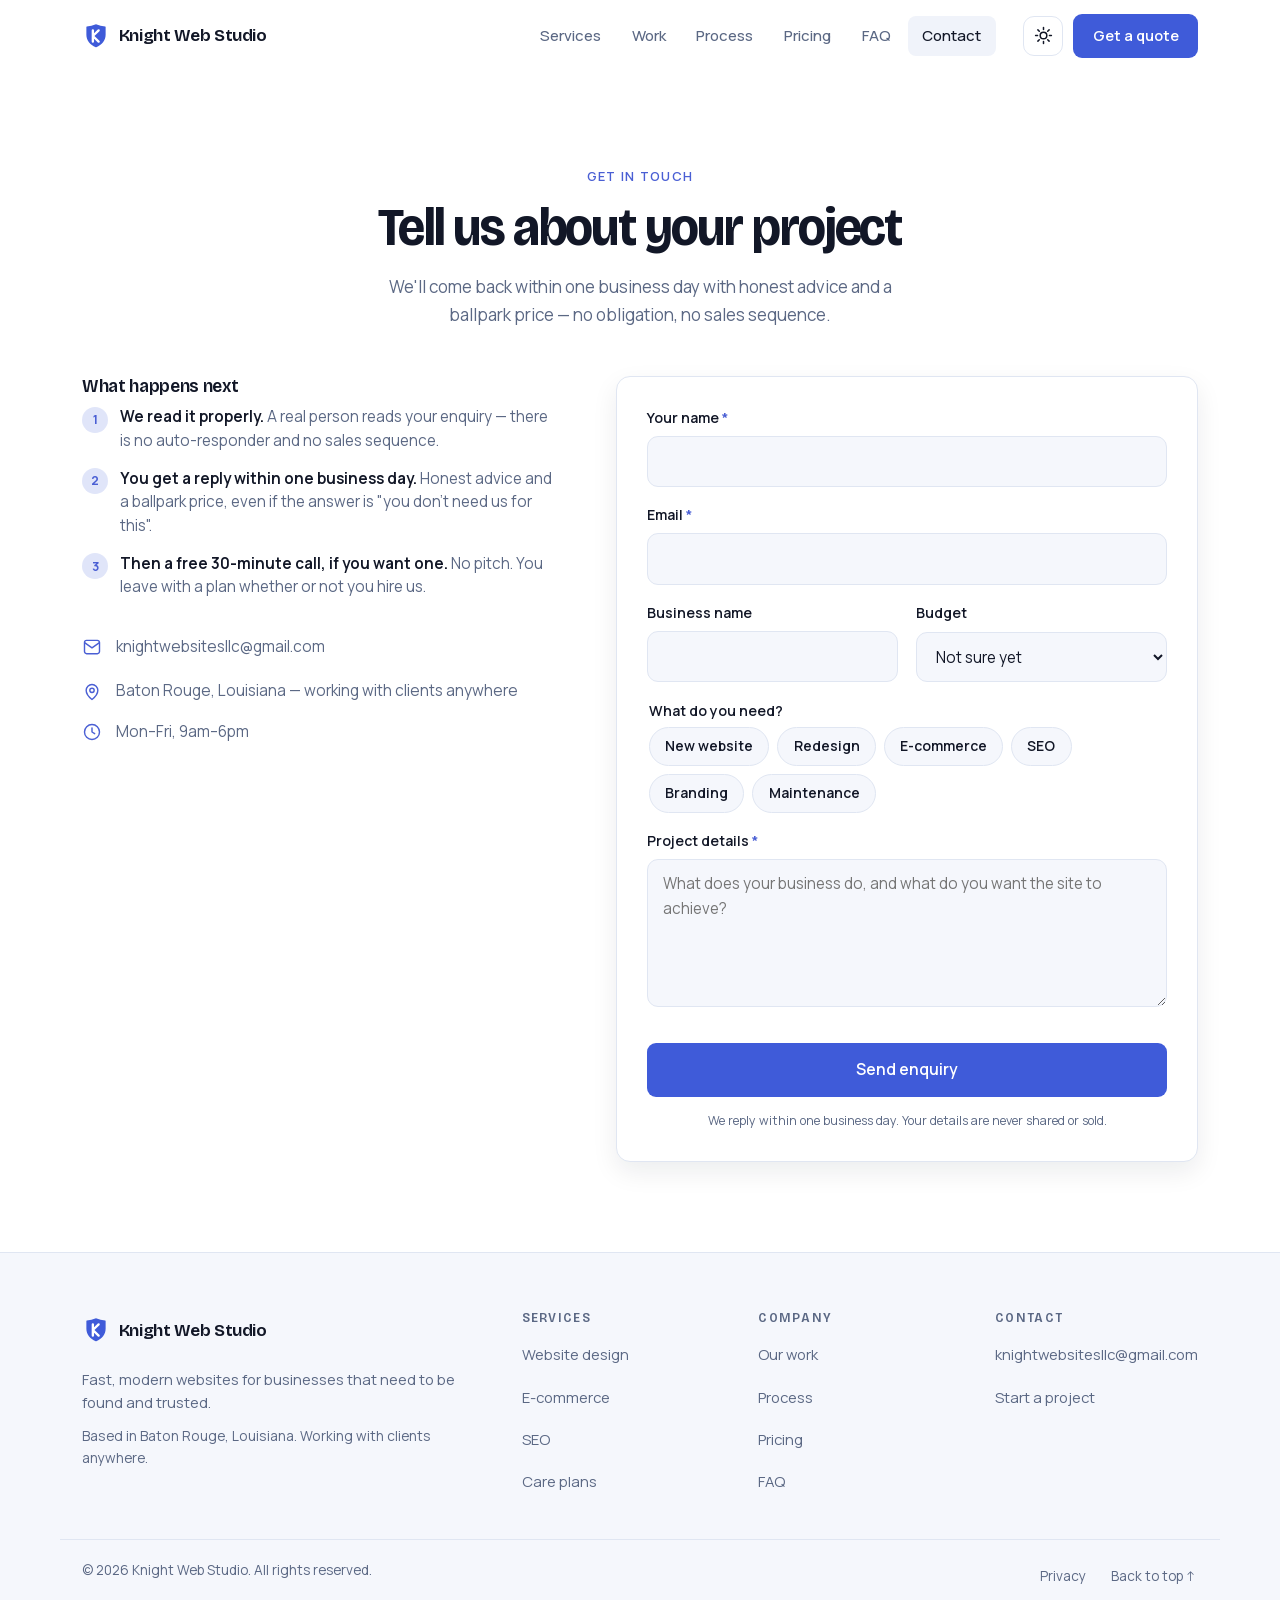
==== contact/index.html @ d6f3330f "Add location, booking and analytics hooks, a Wix FAQ, and a testimonials slot Week-one items from th" ====
<!DOCTYPE html>
<html lang="en" data-theme="dark">
<head>
<meta charset="utf-8">
<meta name="viewport" content="width=device-width, initial-scale=1">

<title>Get a quote — Knight Web Studio</title>
<meta name="description" content="Tell us about your project and get honest advice and a ballpark price within one business day.">
<meta name="theme-color" content="#080b14">
<link rel="canonical" href="https://knightwebstudio.com/contact/">

<meta property="og:type" content="website">
<meta property="og:title" content="Get a quote — Knight Web Studio">
<meta property="og:description" content="Tell us about your project and get honest advice and a ballpark price within one business day.">
<meta property="og:url" content="https://knightwebstudio.com/contact/">
<meta property="og:image" content="https://knightwebstudio.com/assets/img/og-image.png">
<meta property="og:image:width" content="1200">
<meta property="og:image:height" content="630">
<meta property="og:image:alt" content="Knight Web Studio — websites that win you customers">
<meta property="og:site_name" content="Knight Web Studio">
<meta name="twitter:card" content="summary_large_image">

<link rel="icon" href="/assets/img/logo.svg" type="image/svg+xml">
<link rel="apple-touch-icon" href="/assets/img/logo.svg">
<link rel="manifest" href="/site.webmanifest">
<link rel="preconnect" href="https://js.hcaptcha.com" crossorigin>
<link rel="dns-prefetch" href="https://js.hcaptcha.com">
<script>
  // Restore the saved theme before first paint, so a light-theme visitor
  // never sees a dark flash. main.js still owns the toggle itself.
  (function () {
    var d = document.documentElement; d.classList.add('js');
    try {
      var t = localStorage.getItem('theme');
      if (!t && matchMedia('(prefers-color-scheme: light)').matches) t = 'light';
      if (t) d.setAttribute('data-theme', t);
    } catch (e) { /* private mode */ }
  })();
</script>
<link rel="preload" href="/assets/fonts/bricolage-grotesque.woff2" as="font" type="font/woff2" crossorigin>
<link rel="preload" href="/assets/fonts/manrope.woff2" as="font" type="font/woff2" crossorigin>
<link rel="stylesheet" href="/assets/css/styles.css">

<script type="application/ld+json">
{
  "@context": "https://schema.org",
  "@graph": [
    {
      "@type": [
        "ProfessionalService",
        "Organization"
      ],
      "@id": "https://knightwebstudio.com/#org",
      "name": "Knight Web Studio",
      "description": "Web design and development studio building fast, modern websites for small businesses.",
      "url": "https://knightwebstudio.com/",
      "email": "knightwebsitesllc@gmail.com",
      "logo": {
        "@type": "ImageObject",
        "url": "https://knightwebstudio.com/assets/img/logo.svg"
      },
      "image": "https://knightwebstudio.com/assets/img/og-image.png",
      "priceRange": "$$",
      "address": {
        "@type": "PostalAddress",
        "addressLocality": "Baton Rouge",
        "addressRegion": "LA",
        "addressCountry": "US"
      },
      "areaServed": "Worldwide",
      "knowsAbout": [
        "Web design",
        "Web development",
        "E-commerce",
        "SEO",
        "Website maintenance"
      ],
      "hasOfferCatalog": {
        "@type": "OfferCatalog",
        "name": "Services",
        "itemListElement": [
          {
            "@type": "Offer",
            "name": "Starter website",
            "priceCurrency": "USD",
            "price": "2000",
            "description": "One-page site or simple brochure, up to 3 pages."
          },
          {
            "@type": "Offer",
            "name": "Business website",
            "priceCurrency": "USD",
            "price": "4000",
            "description": "Full marketing site, up to 10 pages, blog and analytics."
          },
          {
            "@type": "Offer",
            "name": "Commerce website",
            "priceCurrency": "USD",
            "price": "8000",
            "description": "Online store with payments, shipping and tax configured."
          },
          {
            "@type": "Offer",
            "name": "Care plan",
            "priceCurrency": "USD",
            "price": "200",
            "description": "Hosting, backups, monitoring, updates and monthly content edits.",
            "priceSpecification": {
              "@type": "UnitPriceSpecification",
              "price": "200",
              "priceCurrency": "USD",
              "unitCode": "MON"
            }
          }
        ]
      }
    },
    {
      "@type": "WebSite",
      "@id": "https://knightwebstudio.com/#website",
      "url": "https://knightwebstudio.com/",
      "name": "Knight Web Studio",
      "publisher": {
        "@id": "https://knightwebstudio.com/#org"
      },
      "inLanguage": "en"
    }
  ]
}
</script>
<script type="application/ld+json">
{
  "@context": "https://schema.org",
  "@type": "BreadcrumbList",
  "itemListElement": [
    {
      "@type": "ListItem",
      "position": 1,
      "name": "Home",
      "item": "https://knightwebstudio.com/"
    },
    {
      "@type": "ListItem",
      "position": 2,
      "name": "Contact",
      "item": "https://knightwebstudio.com/contact/"
    }
  ]
}
</script>
</head>

<body>
<a class="skip-link" href="#main">Skip to content</a>
<!-- ===================== HEADER ===================== -->
<header class="site-header" id="site-header">
  <div class="scroll-progress" id="scroll-progress" aria-hidden="true"></div>
  <div class="container header-inner">
    <a class="brand" href="/" aria-label="Knight Web Studio home">
      <svg class="brand-mark" viewBox="0 0 32 32" aria-hidden="true"><path class="mark-shield" d="M16 2.6c3.4 1.3 6.9 2.1 10.5 2.4.3 0 .5.3.5.6v9.1c0 6.6-4.2 11.4-10.7 14.2a.8.8 0 0 1-.6 0C9.2 26.1 5 21.3 5 14.7V5.6c0-.3.2-.6.5-.6C9.1 4.7 12.6 3.9 16 2.6Z"/><path class="mark-k" d="M12.4 9.6v12.8M12.4 16l6.6-6.4M12.4 16l6.6 6.4"/></svg>
      <span class="brand-name">Knight Web Studio</span>
    </a>

    <nav class="nav" id="nav" aria-label="Main">
      <div class="nav-inner">
        <ul class="nav-links">
          <li><a href="/services/">Services</a></li>
          <li><a href="/work/">Work</a></li>
          <li><a href="/process/">Process</a></li>
          <li><a href="/pricing/">Pricing</a></li>
          <li><a href="/faq/">FAQ</a></li>
          <li><a href="/contact/" aria-current="page">Contact</a></li>
        </ul>
        <span class="nav-indicator" aria-hidden="true"></span>

        <!-- Overlay-only footer: on desktop this is hidden -->
        <div class="nav-foot">
          <a class="btn btn-primary btn-block" href="/contact/">Start your project</a>
          <a class="nav-mail" href="mailto:knightwebsitesllc@gmail.com">knightwebsitesllc@gmail.com</a>
        </div>
      </div>
    </nav>

    <div class="header-actions">
      <button class="icon-btn" id="theme-toggle" type="button"
              aria-label="Switch to light theme" title="Toggle theme">
        <svg class="icon-moon" viewBox="0 0 24 24" aria-hidden="true"><path d="M21 12.8A9 9 0 1 1 11.2 3a7 7 0 0 0 9.8 9.8Z"/></svg>
        <svg class="icon-sun" viewBox="0 0 24 24" aria-hidden="true"><circle cx="12" cy="12" r="4.2"/><path d="M12 2v2.5M12 19.5V22M2 12h2.5M19.5 12H22M4.9 4.9l1.8 1.8M17.3 17.3l1.8 1.8M19.1 4.9l-1.8 1.8M6.7 17.3l-1.8 1.8"/></svg>
      </button>
      <a class="btn btn-primary btn-sm header-cta" href="/contact/">Get a quote</a>
      <button class="icon-btn nav-toggle" id="nav-toggle" type="button"
              aria-expanded="false" aria-controls="nav" aria-label="Open menu">
        <span class="burger" aria-hidden="true"></span>
      </button>
    </div>
  </div>
</header>

<main id="main">

  <section class="page-head-wrap">
    <div class="container">
      <header class="page-head reveal">
        <p class="eyebrow">Get in touch</p>
        <h1>Tell us about your project</h1>
        <p class="section-sub">We'll come back within one business day with honest advice and a ballpark price — no obligation, no sales sequence.</p>
      </header>
    </div>
  </section>

  <section class="section" id="contact">
    <div class="container">
      <div class="contact-wrap">
        <div class="contact-copy reveal">
          <h2 class="h3">What happens next</h2>
          <ol class="next-steps">
            <li><strong>We read it properly.</strong> A real person reads your enquiry — there is no auto-responder and no sales sequence.</li>
            <li><strong>You get a reply within one business day.</strong> Honest advice and a ballpark price, even if the answer is "you don't need us for this".</li>
            <li><strong>Then a free 30-minute call, if you want one.</strong> No pitch. You leave with a plan whether or not you hire us.</li>
          </ol>

          <!-- Shown only once a booking URL is set in assets/js/main.js (SITE_CONFIG.bookingUrl). -->
          <div class="booking-alt booking-only" hidden>
            <p>Rather talk it through first? Skip the form and pick a time.</p>
            <a class="btn btn-ghost" href="/contact/" data-booking>Book a 30-minute call</a>
          </div>

          <ul class="contact-list">
            <!-- EDIT ME: real contact details -->
            <li>
              <svg viewBox="0 0 24 24" aria-hidden="true"><path d="M3 6.5A2.5 2.5 0 0 1 5.5 4h13A2.5 2.5 0 0 1 21 6.5v11a2.5 2.5 0 0 1-2.5 2.5h-13A2.5 2.5 0 0 1 3 17.5Z"/><path d="m3.5 7 8.5 6 8.5-6"/></svg>
              <a href="mailto:knightwebsitesllc@gmail.com">knightwebsitesllc@gmail.com</a>
            </li>
            <li>
              <svg viewBox="0 0 24 24" aria-hidden="true"><path d="M12 21s7-5.3 7-11a7 7 0 1 0-14 0c0 5.7 7 11 7 11Z"/><circle cx="12" cy="10" r="2.6"/></svg>
              <span>Baton Rouge, Louisiana — working with clients anywhere</span>
            </li>
            <li>
              <svg viewBox="0 0 24 24" aria-hidden="true"><circle cx="12" cy="12" r="9"/><path d="M12 7v5l3.2 2"/></svg>
              <span>Mon–Fri, 9am–6pm</span>
            </li>
          </ul>
        </div>

        <!--
          Posts to Web3Forms, which relays to knightwebsitesllc@gmail.com.
          The access key is public by design — that is how a static site
          receives mail without a server. See README.md to change it.
        -->
        <form class="contact-form reveal" id="contact-form"
              action="https://api.web3forms.com/submit" method="POST" novalidate>
          <input type="hidden" name="access_key" value="f01c12a0-b7c3-4b4a-bcd9-d46b0703e3b7">
          <input type="hidden" name="subject" value="New enquiry from knightwebstudio.com">
          <input type="hidden" name="from_name" value="Knight Web Studio website">
          <div class="field">
            <label for="name">Your name <span aria-hidden="true">*</span></label>
            <input type="text" id="name" name="name" autocomplete="name" required
                   aria-describedby="name-error">
            <p class="error" id="name-error" role="alert"></p>
          </div>

          <div class="field">
            <label for="email">Email <span aria-hidden="true">*</span></label>
            <input type="email" id="email" name="email" autocomplete="email" required
                   aria-describedby="email-error">
            <p class="error" id="email-error" role="alert"></p>
          </div>

          <div class="field-row">
            <div class="field">
              <label for="company">Business name</label>
              <input type="text" id="company" name="company" autocomplete="organization">
            </div>
            <div class="field">
              <label for="budget">Budget</label>
              <select id="budget" name="budget">
                <option value="">Not sure yet</option>
                <option>Under $2,000</option>
                <option>$2,000 – $5,000</option>
                <option>$5,000 – $10,000</option>
                <option>$10,000+</option>
              </select>
            </div>
          </div>

          <fieldset class="field">
            <legend>What do you need?</legend>
            <div class="chips">
              <label class="chip"><input type="checkbox" name="services" value="New website"><span>New website</span></label>
              <label class="chip"><input type="checkbox" name="services" value="Redesign"><span>Redesign</span></label>
              <label class="chip"><input type="checkbox" name="services" value="E-commerce"><span>E-commerce</span></label>
              <label class="chip"><input type="checkbox" name="services" value="SEO"><span>SEO</span></label>
              <label class="chip"><input type="checkbox" name="services" value="Branding"><span>Branding</span></label>
              <label class="chip"><input type="checkbox" name="services" value="Maintenance"><span>Maintenance</span></label>
            </div>
          </fieldset>

          <div class="field">
            <label for="message">Project details <span aria-hidden="true">*</span></label>
            <textarea id="message" name="message" rows="5" required
                      placeholder="What does your business do, and what do you want the site to achieve?"
                      aria-describedby="message-error"></textarea>
            <p class="error" id="message-error" role="alert"></p>
          </div>

          <!-- Honeypot: bots tick this, humans never see it. Web3Forms
               rejects any submission where `botcheck` is set. -->
          <div class="hp" aria-hidden="true">
            <label for="botcheck">Leave this empty</label>
            <input type="checkbox" id="botcheck" name="botcheck" tabindex="-1" autocomplete="off">
          </div>

          <!-- hCaptcha via Web3Forms' shared zero-config sitekey. Must also be
               switched on in the Web3Forms dashboard to be enforced server-side. -->
          <div class="captcha-wrap">
            <div class="h-captcha" id="hcaptcha-slot" data-sitekey="50b2fe65-b00b-4b9e-ad62-3ba471098be2"></div>
            <p class="error" id="captcha-error" role="alert"></p>
          </div>

          <button class="btn btn-primary btn-block" type="submit" id="submit-btn">Send enquiry</button>
          <p class="form-status" id="form-status" role="status" aria-live="polite"></p>
          <p class="form-fine">We reply within one business day. Your details are never shared or sold.</p>
        </form>
      </div>
    </div>
  </section>

</main>

<!-- ===================== FOOTER ===================== -->
<footer class="site-footer">
  <div class="container footer-grid">
    <div class="footer-brand">
      <a class="brand" href="/">
        <svg class="brand-mark" viewBox="0 0 32 32" aria-hidden="true"><path class="mark-shield" d="M16 2.6c3.4 1.3 6.9 2.1 10.5 2.4.3 0 .5.3.5.6v9.1c0 6.6-4.2 11.4-10.7 14.2a.8.8 0 0 1-.6 0C9.2 26.1 5 21.3 5 14.7V5.6c0-.3.2-.6.5-.6C9.1 4.7 12.6 3.9 16 2.6Z"/><path class="mark-k" d="M12.4 9.6v12.8M12.4 16l6.6-6.4M12.4 16l6.6 6.4"/></svg>
        <span class="brand-name">Knight Web Studio</span>
      </a>
      <p>Fast, modern websites for businesses that need to be found and trusted.</p>
      <!-- EDIT ME: location. Also in the JSON-LD address and on the contact page. -->
      <p class="footer-loc">Based in Baton Rouge, Louisiana. Working with clients anywhere.</p>
    </div>

    <nav class="footer-col" aria-label="Services">
      <h3>Services</h3>
      <a href="/services/">Website design</a>
      <a href="/services/">E-commerce</a>
      <a href="/services/">SEO</a>
      <a href="/services/">Care plans</a>
    </nav>

    <nav class="footer-col" aria-label="Company">
      <h3>Company</h3>
      <a href="/work/">Our work</a>
      <a href="/process/">Process</a>
      <a href="/pricing/">Pricing</a>
      <a href="/faq/">FAQ</a>
    </nav>

    <nav class="footer-col" aria-label="Contact">
      <h3>Contact</h3>
      <a href="mailto:knightwebsitesllc@gmail.com">knightwebsitesllc@gmail.com</a>
      <a href="/contact/">Start a project</a>
    </nav>
  </div>

  <div class="container footer-bottom">
    <p>&copy; <span id="year">2026</span> Knight Web Studio. All rights reserved.</p>
    <p class="footer-links"><a href="/privacy/">Privacy</a><a href="#top">Back to top ↑</a></p>
  </div>
</footer>
<script src="/assets/js/main.js" defer></script>
</body>
</html>
---- assets/css/styles.css ----
/* ==========================================================================
   Knight Web Studio — stylesheet
   Structure: fonts → tokens → reset → layout → components → sections → responsive
   ========================================================================== */

/* ---------- Typefaces (self-hosted, no third-party request) ----------
   Bricolage Grotesque carries the display voice — a variable grotesque with
   optical-size and width axes, so headings can be set tight and wide without
   a second file. Manrope handles running text and UI. */
@font-face {
  font-family: "Bricolage";
  src: url("../fonts/bricolage-grotesque.woff2") format("woff2");
  font-weight: 200 800;
  font-stretch: 75% 100%;
  font-display: swap;
}
@font-face {
  font-family: "Manrope";
  src: url("../fonts/manrope.woff2") format("woff2");
  font-weight: 400 800;
  font-display: swap;
}

/* ---------- Design tokens: dark theme (default) ---------- */
:root {
  /* Brand — EDIT ME */
  --brand:        #6d8bff;
  --brand-strong: #4f6ef7;
  --brand-soft:   #a5b8ff;
  --accent:       #46e0c0;
  /* White on the dark theme's brand blue is only 3.1:1, so filled brand
     surfaces take dark ink here instead. --band always carries white. */
  --on-brand:     #0b0f18;
  --band:         #3348b8;

  /* Surfaces & text */
  --bg:        #080b14;
  --bg-alt:    #0d1220;
  --surface:   #121a2c;
  --surface-2: #17203a;
  --border:    #23304f;
  --text:      #eef2fb;
  --muted:     #9aa8c7;

  --shadow-sm: 0 1px 2px rgba(0,0,0,.4);
  --shadow-md: 0 10px 30px rgba(0,0,0,.35);
  --shadow-lg: 0 28px 70px rgba(0,0,0,.5);

  --radius:    10px;
  --radius-lg: 14px;
  --maxw:      1160px;
  --ease:      cubic-bezier(.4,.14,.3,1);

  --font: "Manrope", ui-sans-serif, system-ui, -apple-system, "Segoe UI",
          Roboto, "Helvetica Neue", Arial, sans-serif;
  --font-display: "Bricolage", "Manrope", ui-sans-serif, system-ui, sans-serif;
}

/* ---------- Light theme ---------- */
[data-theme="light"] {
  --bg:        #ffffff;
  --bg-alt:    #f5f7fc;
  --surface:   #ffffff;
  --surface-2: #f0f3fa;
  --border:    #e0e6f2;
  --text:      #121727;
  --muted:     #5b6884;

  --brand:        #3f5bd9;
  --brand-strong: #2c46c4;
  /* brand-soft and accent carry small text (eyebrows, ticks, prices, result
     lines). Their dark-theme values sit at 2.9:1 and 1.7:1 on a light ground,
     so both are deepened here to clear 4.5:1. */
  --brand-soft:   #4a5fd4;
  --accent:       #0f766e;
  --on-brand:     #ffffff;
  --band:         #2c46c4;

  --shadow-sm: 0 1px 2px rgba(16,24,40,.06);
  --shadow-md: 0 10px 26px rgba(16,24,40,.08);
  --shadow-lg: 0 24px 60px rgba(16,24,40,.12);
}

/* ---------- Reset & base ---------- */
*, *::before, *::after { box-sizing: border-box; }

html {
  scroll-behavior: smooth;
  scroll-padding-top: 90px;
  -webkit-text-size-adjust: 100%;
  overscroll-behavior-x: none;   /* no horizontal rubber-banding */
}

body {
  margin: 0;
  font-family: var(--font);
  font-size: 17px;
  line-height: 1.6;
  font-feature-settings: "kern" 1;
  color: var(--text);
  background: var(--bg);
  -webkit-font-smoothing: antialiased;
  overflow-x: hidden;   /* fallback for browsers without `clip` */
  overflow-x: clip;
}

img, svg { max-width: 100%; }
a { color: inherit; text-decoration: none; }
h1, h2, h3, h4 {
  font-family: var(--font-display);
  margin: 0 0 .5em; line-height: 1.08; letter-spacing: -.025em; font-weight: 600;
  font-variation-settings: "wdth" 92;
  text-wrap: balance;
}
h1 { font-size: clamp(2.35rem, 5.2vw, 4.1rem); letter-spacing: -.04em; font-weight: 700; line-height: 1.02; }
h1 em { font-style: normal; color: var(--brand); }
h2 { font-size: clamp(1.75rem, 3.4vw, 2.6rem); letter-spacing: -.032em; line-height: 1.06; }
h3 { font-size: 1.16rem; letter-spacing: -.018em; font-weight: 600; }
/* Sub-page card titles sit straight under the h1, so they are h2s in the
   document outline but keep h3 sizing. */
.h3 { font-size: 1.16rem; letter-spacing: -.018em; font-weight: 600; line-height: 1.08; }
p  { margin: 0 0 1rem; }
ul, ol { margin: 0; padding: 0; list-style: none; }

:focus-visible {
  outline: 2px solid var(--brand);
  outline-offset: 3px;
  border-radius: 6px;
}

::selection { background: color-mix(in srgb, var(--brand) 32%, transparent); color: var(--text); }

.skip-link {
  position: absolute; left: 12px; top: -60px; z-index: 200;
  /* Inverted from the body tokens so it clears contrast in both themes —
     white on --brand is only 3.1:1 in dark. */
  background: var(--text); color: var(--bg);
  padding: .7rem 1.1rem; border-radius: 0 0 10px 10px;
  transition: top .2s var(--ease);
}
.skip-link:focus { top: 0; }

/* ---------- Layout ---------- */
.container { width: 100%; max-width: var(--maxw); margin-inline: auto; padding-inline: 22px; }
.container.narrow { max-width: 780px; }

.section { padding: clamp(56px, 7vw, 92px) 0; }
.section-alt { background: var(--bg-alt); }

.section-head { max-width: 640px; margin: 0 auto clamp(32px, 4vw, 48px); text-align: center; }
.section-sub { color: var(--muted); font-size: 1.06rem; margin: 0; }

.grid { display: grid; gap: 22px; }
.grid-3 { grid-template-columns: repeat(3, 1fr); }
.work-grid { grid-template-columns: 1fr; gap: clamp(20px, 3vw, 34px); }

.eyebrow {
  display: inline-flex; align-items: center; gap: .5rem;
  font-size: .8rem; font-weight: 600; letter-spacing: .1em; text-transform: uppercase;
  color: var(--brand-soft); margin: 0 0 .85rem;
}

/* ---------- Buttons ---------- */
.btn {
  --btn-bg: var(--brand);
  display: inline-flex; align-items: center; justify-content: center; gap: .5rem;
  padding: .85rem 1.6rem;
  font: inherit; font-weight: 600; font-size: .98rem;
  border: 1px solid transparent; border-radius: 9px;
  cursor: pointer; white-space: nowrap;
  transition: transform .18s var(--ease), box-shadow .18s var(--ease),
              background .18s var(--ease), border-color .18s var(--ease);
}
@media (hover: hover) and (pointer: fine) {
  .btn:hover { transform: translateY(-1px); }
}
.btn:active { transform: translateY(0); }
.btn-sm { padding: .58rem 1.15rem; font-size: .9rem; }
.btn-block { width: 100%; }

.btn-primary { background: var(--brand); color: var(--on-brand); }
.btn-primary:hover { background: var(--brand-strong); }

.btn-ghost {
  background: transparent; color: var(--text); border-color: var(--border);
}
.btn-ghost:hover { border-color: var(--brand); background: var(--surface-2); }

.btn-light { background: #fff; color: #111827; }
.btn-light:hover { box-shadow: 0 14px 30px -12px rgba(0,0,0,.5); }

.icon-btn {
  display: grid; place-items: center;
  width: 40px; height: 40px; padding: 0;
  background: transparent; color: var(--text);
  border: 1px solid var(--border); border-radius: 11px;
  cursor: pointer;
  transition: border-color .2s var(--ease), background .2s var(--ease);
}
.icon-btn:hover { border-color: var(--brand); background: var(--surface-2); }
.icon-btn svg { width: 19px; height: 19px; fill: none; stroke: currentColor; stroke-width: 1.9; stroke-linecap: round; stroke-linejoin: round; }

.icon-sun  { display: none; }
[data-theme="light"] .icon-sun  { display: block; }
[data-theme="light"] .icon-moon { display: none; }

/* ---------- Header ---------- */
.site-header {
  position: sticky; top: 0; z-index: 100;
  background: color-mix(in srgb, var(--bg) 82%, transparent);
  backdrop-filter: blur(14px);
  border-bottom: 1px solid transparent;
  transition: border-color .25s var(--ease), background .25s var(--ease);
}
.site-header.scrolled { border-bottom-color: var(--border); box-shadow: var(--shadow-sm); }

/* Reading position, pinned to the header's bottom edge */
.scroll-progress {
  position: absolute; left: 0; bottom: -1px; height: 2px; width: 100%;
  transform: scaleX(0); transform-origin: 0 50%;
  background: linear-gradient(90deg, var(--brand), var(--accent));
  will-change: transform;
}

.header-inner { display: flex; align-items: center; gap: 20px; height: 72px; }

.brand {
  display: inline-flex; align-items: center; gap: .55rem; padding-block: .35rem;
  font-family: var(--font-display);
  font-weight: 650; font-size: 1.06rem; letter-spacing: -.025em;
}
/* Shield mark — theme-aware, so it inverts correctly in light and dark */
.brand-mark { width: 28px; height: 28px; flex: none; display: block; }
.mark-shield { fill: var(--brand); }
.mark-k {
  fill: none; stroke: var(--on-brand); stroke-width: 2.7;
  stroke-linecap: round; stroke-linejoin: round;
}
.brand-name { white-space: nowrap; }

/* --- Navigation ---------------------------------------------------------
   One markup source for both breakpoints: a horizontal bar with a sliding
   indicator on desktop, a full-screen overlay on phones. */
.nav { margin-left: auto; }
.nav-inner { position: relative; display: flex; }
.nav-links { display: flex; gap: 2px; }
.nav-links a {
  position: relative; z-index: 1; display: block;
  padding: .5rem .9rem; border-radius: 8px;
  font-size: .94rem; font-weight: 500; color: var(--muted);
  transition: color .2s var(--ease);
}
.nav-links a:hover { color: var(--text); }

/* The pill slides between items instead of blinking on and off */
.nav-indicator {
  position: absolute; z-index: 0; top: 0; left: 0; height: 100%;
  width: 0; border-radius: 8px; background: var(--surface-2);
  opacity: 0; pointer-events: none;
  transition: transform .34s var(--ease), width .34s var(--ease), opacity .2s var(--ease);
}
.nav-indicator.on { opacity: 1; }

.nav-foot { display: none; }

.header-actions { display: flex; align-items: center; gap: 10px; margin-left: 8px; }
.nav-toggle { display: none; }

.burger, .burger::before, .burger::after {
  content: ""; display: block;
  width: 18px; height: 2px; border-radius: 2px; background: currentColor;
  transition: transform .25s var(--ease), opacity .2s var(--ease);
}
.burger::before { transform: translateY(-6px); }
.burger::after  { transform: translateY(4px); }
.nav-toggle[aria-expanded="true"] .burger { background: transparent; }
.nav-toggle[aria-expanded="true"] .burger::before { transform: rotate(45deg); }
.nav-toggle[aria-expanded="true"] .burger::after  { transform: rotate(-45deg) translateY(0); }

/* ---------- Hero ---------- */
.hero { position: relative; padding: clamp(52px, 7vw, 88px) 0 clamp(48px, 6vw, 72px); overflow: hidden; }

.hero-glow {
  position: absolute; inset: -30% 0 auto 0; height: 620px; z-index: -1;
  background:
    radial-gradient(46% 50% at 18% 28%, color-mix(in srgb, var(--brand) 12%, transparent), transparent 70%);
  filter: blur(18px);
}

.hero-inner {
  display: grid; grid-template-columns: 1.15fr .85fr; gap: clamp(30px, 5vw, 60px); align-items: center;
}

.lede { font-size: clamp(1.02rem, 1.5vw, 1.16rem); color: var(--muted); max-width: 34em; margin-bottom: 1.9rem; }
.hero-cta { display: flex; flex-wrap: wrap; gap: 12px; margin-bottom: 1.9rem; }

.hero-points { display: flex; flex-wrap: wrap; gap: 8px 22px; font-size: .89rem; color: var(--muted); }
.hero-points li { display: flex; align-items: center; gap: .5rem; }
.hero-points li::before {
  content: "✓"; display: grid; place-items: center;
  width: 18px; height: 18px; flex: none;
  font-size: .7rem; font-weight: 700; color: var(--accent);
  background: color-mix(in srgb, var(--accent) 15%, transparent);
  border-radius: 50%;
}

/* Hero proof panel — real client work instead of a placeholder wireframe */
.hero-proof {
  padding: 22px; border: 1px solid var(--border); border-radius: var(--radius-lg);
  background: var(--surface); box-shadow: var(--shadow-sm);
}
.proof-label {
  font-size: .72rem; font-weight: 700; letter-spacing: .14em; text-transform: uppercase;
  color: var(--muted); margin: 0 0 .9rem;
}
.proof-list { display: grid; gap: 8px; }
.proof-list a {
  display: grid; grid-template-columns: 76px 1fr auto; gap: 14px; align-items: center;
  padding: 10px; border-radius: var(--radius); border: 1px solid transparent;
  transition: background .18s var(--ease), border-color .18s var(--ease);
}
.proof-list a:hover { background: var(--bg-alt); border-color: var(--border); }
.proof-list img {
  /* height:auto is required — the HTML height attribute is a presentational
     hint that otherwise overrides aspect-ratio. */
  width: 76px; height: auto; aspect-ratio: 16 / 10; object-fit: cover; object-position: top center;
  border-radius: 6px; border: 1px solid var(--border); display: block;
}
.proof-text { display: flex; flex-direction: column; min-width: 0; }
.proof-text strong { font-size: .95rem; font-weight: 650; }
.proof-text span { font-size: .82rem; color: var(--muted); }
.proof-arrow {
  width: 15px; height: 15px; flex: none; color: var(--muted);
  fill: none; stroke: currentColor; stroke-width: 2; stroke-linecap: round; stroke-linejoin: round;
  transition: color .18s var(--ease), transform .18s var(--ease);
}
@media (hover: hover) and (pointer: fine) {
  .proof-list a:hover .proof-arrow { color: var(--brand); transform: translate(2px, -2px); }
}

/* ---------- Cards ---------- */
.card {
  padding: 28px; border: 1px solid var(--border); border-radius: var(--radius-lg);
  background: var(--surface);
  transition: transform .25s var(--ease), border-color .25s var(--ease), box-shadow .25s var(--ease);
}
.card:hover { border-color: color-mix(in srgb, var(--brand) 45%, var(--border)); box-shadow: var(--shadow-sm); }
.card p { color: var(--muted); font-size: .96rem; }

.card-icon {
  display: grid; place-items: center; width: 46px; height: 46px; margin-bottom: 16px;
  border-radius: 13px;
  background: color-mix(in srgb, var(--brand) 16%, transparent);
  color: var(--brand-soft);
}
.card-icon svg { width: 22px; height: 22px; fill: none; stroke: currentColor; stroke-width: 1.8; stroke-linecap: round; stroke-linejoin: round; }

.ticks { display: grid; gap: .5rem; margin-top: 1.1rem; font-size: .92rem; color: var(--muted); }
.ticks li { display: flex; gap: .6rem; align-items: flex-start; }
.ticks li::before { content: "✓"; color: var(--accent); font-weight: 700; flex: none; }

/* ---------- Work ---------- */
.work-card {
  position: relative;                 /* anchors .work-flag */
  display: grid; grid-template-columns: 1.15fr 1fr; align-items: center;
  gap: clamp(20px, 3.5vw, 44px);
  border: 1px solid var(--border); border-radius: var(--radius-lg);
  background: var(--surface); overflow: hidden;
  transition: box-shadow .3s var(--ease), border-color .3s var(--ease);
}
@media (hover: hover) and (pointer: fine) {
  .work-card:hover { box-shadow: var(--shadow-md); border-color: color-mix(in srgb, var(--brand) 45%, var(--border)); }
}
/* Alternate the image side so the eye zig-zags down the page */
.work-card:nth-child(even) { grid-template-columns: 1fr 1.15fr; }
.work-card:nth-child(even) .work-media { order: 2; }
.work-card:nth-child(even) .work-body { order: 1; }

/* Real screenshots taken from each live site */
/* A tinted frame so a light screenshot never dissolves into a light card */
.work-media {
  height: 100%; display: flex; align-items: center;
  padding: clamp(18px, 2.2vw, 30px);
  background: var(--bg-alt);
}
.work-thumb {
  display: block; width: 100%; height: auto;
  aspect-ratio: 1200 / 630; object-fit: cover; object-position: top center;
  border: 1px solid var(--border); border-radius: 8px;
  box-shadow: var(--shadow-sm);
  background: var(--surface-2);       /* placeholder tone while loading */
  transition: transform .5s var(--ease);
}
@media (hover: hover) and (pointer: fine) {
  .work-card:hover .work-thumb { transform: scale(1.015); }
}

.work-flag {
  position: absolute; top: 14px; right: 14px; z-index: 2;
  padding: .28rem .8rem; border-radius: 999px;
  background: rgba(8, 11, 20, .66); backdrop-filter: blur(6px);
  border: 1px solid rgba(255, 255, 255, .3);
  color: #fff; font-size: .68rem; font-weight: 700; letter-spacing: .09em; text-transform: uppercase;
}

.work-link {
  display: inline-flex; align-items: center; gap: .4rem; margin-top: .7rem;
  padding-block: .35rem;
  font-size: .89rem; font-weight: 600; color: var(--brand-soft);
  transition: color .18s var(--ease), gap .18s var(--ease);
}
@media (hover: hover) and (pointer: fine) {
  .work-link:hover { color: var(--text); gap: .6rem; }
}
.work-link svg { width: 15px; height: 15px; fill: none; stroke: currentColor; stroke-width: 2; stroke-linecap: round; stroke-linejoin: round; }

.work-body { padding: clamp(22px, 3vw, 38px) clamp(22px, 3vw, 38px) clamp(22px, 3vw, 38px) 0; }
.work-card:nth-child(even) .work-body { padding-right: 0; padding-left: clamp(22px, 3vw, 38px); }
.work-body h3, .work-body .h3 { font-size: clamp(1.35rem, 2.4vw, 1.85rem); margin-bottom: .45rem; }
.work-body p { color: var(--muted); font-size: .97rem; max-width: 46ch; }
.work-tag { font-size: .74rem; letter-spacing: .07em; text-transform: uppercase; color: var(--brand-soft); margin-bottom: .35rem; }
.work-result { margin: 0; font-weight: 600; font-size: .9rem !important; color: var(--accent) !important; }

/* ---------- Process ---------- */
.steps { display: grid; grid-template-columns: repeat(4, 1fr); gap: 22px; counter-reset: step; }
.step { position: relative; padding: 26px 22px; border-radius: var(--radius-lg); background: var(--surface); border: 1px solid var(--border); }
.step p { color: var(--muted); font-size: .94rem; margin: 0; }
.step-num {
  display: block; margin-bottom: .7rem;
  font-size: .78rem; font-weight: 700; letter-spacing: .14em;
  color: var(--brand);
}
.step:not(:last-child)::after {
  content: ""; position: absolute; top: 46px; right: -14px;
  width: 8px; height: 8px; border-top: 2px solid var(--border); border-right: 2px solid var(--border);
  transform: rotate(45deg);
}

/* ---------- Pricing ---------- */
.pricing-grid { align-items: start; }
.price-card {
  position: relative; padding: 32px 28px;
  border: 1px solid var(--border); border-radius: var(--radius-lg);
  background: var(--surface); display: flex; flex-direction: column;
}
.price-card.featured {
  border-color: var(--brand); border-width: 1.5px;
  box-shadow: var(--shadow-md);
  background: color-mix(in srgb, var(--brand) 4%, var(--surface));
}
.price-flag {
  position: absolute; top: -12px; left: 50%; transform: translateX(-50%);
  padding: .3rem 1rem; border-radius: 999px; white-space: nowrap;
  background: var(--brand); color: var(--on-brand);
  font-size: .74rem; font-weight: 700; letter-spacing: .05em; text-transform: uppercase;
}
.price { font-size: 2.35rem; font-weight: 800; letter-spacing: -.035em; margin: .1rem 0 .5rem; }
.price-from { font-size: .85rem; font-weight: 500; color: var(--muted); letter-spacing: 0; }
.price-note { color: var(--muted); font-size: .93rem; }
.price-card .ticks { flex: 1; margin-bottom: 1.6rem; }
.pricing-foot { text-align: center; color: var(--muted); margin: 26px 0 0; font-size: .93rem; }
.pricing-foot strong { color: var(--text); }

/* Add-ons — automation priced as its own line, not buried in a tier */
.addons {
  display: grid; grid-template-columns: .85fr 1.15fr; gap: clamp(22px, 4vw, 44px);
  align-items: center; margin-top: 34px; padding: clamp(24px, 3.5vw, 34px);
  border: 1px solid var(--border); border-radius: var(--radius-lg);
  background: var(--surface);
}
.addons-head h3, .addons-head .h3 { font-size: 1.28rem; margin-bottom: .5rem; }
.addons-head p { color: var(--muted); font-size: .94rem; margin: 0; }

.addon-list { display: grid; gap: 12px; }
.addon-list li {
  display: grid; grid-template-columns: 1fr auto; gap: .2rem 1rem; align-items: baseline;
  padding: 14px 16px; border: 1px solid var(--border); border-radius: var(--radius);
  background: var(--bg-alt);
}
.addon-name { font-weight: 600; font-size: .96rem; }
.addon-desc { grid-column: 1; color: var(--muted); font-size: .87rem; }
.addon-price {
  /* Explicit column — grid-row alone lets auto-placement steal column 1. */
  grid-column: 2; grid-row: 1 / span 2; align-self: center;
  font-family: inherit; font-weight: 700; font-size: .95rem; color: var(--accent);
  white-space: nowrap;
}

/* Care plan — recurring revenue, given its own panel rather than a footnote */
.care-panel {
  display: grid; grid-template-columns: 1.05fr .95fr; gap: clamp(24px, 4vw, 48px);
  align-items: center; margin-top: 40px; padding: clamp(26px, 4vw, 40px);
  border: 1px solid color-mix(in srgb, var(--accent) 40%, var(--border));
  border-radius: var(--radius-lg);
  background:
    radial-gradient(90% 130% at 100% 0%, color-mix(in srgb, var(--accent) 11%, transparent), transparent 62%),
    var(--surface);
}
.care-copy h3, .care-copy .h3 { font-size: clamp(1.35rem, 2.4vw, 1.75rem); margin-bottom: .6rem; }
.care-price { color: var(--accent); font-size: 1.28em; letter-spacing: -.03em; }
.care-per { color: var(--muted); font-weight: 500; font-size: .62em; }
.care-copy p { color: var(--muted); font-size: .97rem; margin-bottom: 1.4rem; }
.care-list { margin-top: 0; font-size: .94rem; }

/* Three tiers — the clients who lean on you most should not pay the least */
.care-tiers { display: grid; gap: 10px; }
.care-tiers li {
  display: grid; grid-template-columns: 1fr auto; gap: .1rem 1rem; align-items: baseline;
  padding: 14px 18px; border: 1px solid var(--border); border-radius: var(--radius);
  background: var(--bg-alt);
}
.care-tiers .tier-mid {
  border-color: color-mix(in srgb, var(--accent) 55%, var(--border));
  background: color-mix(in srgb, var(--accent) 7%, var(--bg-alt));
}
.tier-name { font-weight: 700; font-size: .98rem; }
.tier-fit { grid-column: 1; color: var(--muted); font-size: .86rem; }
.tier-price {
  grid-column: 2; grid-row: 1 / span 2; align-self: center;
  font-size: 1.32rem; font-weight: 800; letter-spacing: -.03em; color: var(--accent);
  white-space: nowrap;
}
.tier-price small { font-size: .58em; font-weight: 500; color: var(--muted); letter-spacing: 0; }

/* Shared inclusions sit below both columns */
.care-includes { grid-column: 1 / -1; padding-top: 22px; border-top: 1px solid var(--border); }
.care-includes-head {
  font-size: .78rem; font-weight: 600; letter-spacing: .1em; text-transform: uppercase;
  color: var(--muted); margin: 0 0 .9rem;
}
.care-includes .care-list {
  grid-template-columns: repeat(3, 1fr); display: grid; gap: .5rem 1.6rem;
}

/* Price tag beside a service card heading */
.card-price {
  display: inline-block; margin-left: .4rem; vertical-align: middle;
  padding: .12rem .55rem; border-radius: 999px;
  background: color-mix(in srgb, var(--accent) 9%, transparent);
  color: var(--accent); font-size: .68rem; font-weight: 700;
  letter-spacing: .03em; white-space: nowrap;
}

/* ---------- Testimonials (landing page, switched on in index.html) ---------- */
.quote-grid { display: grid; grid-template-columns: repeat(3, 1fr); gap: 22px; }
.quote {
  margin: 0; padding: 26px;
  border: 1px solid var(--border); border-radius: var(--radius-lg); background: var(--surface);
  display: flex; flex-direction: column; gap: 1.1rem;
}
.quote blockquote { margin: 0; }
.quote blockquote p { margin: 0; font-size: 1rem; line-height: 1.65; }
.quote blockquote p::before { content: "\201C"; }
.quote blockquote p::after  { content: "\201D"; }
.quote figcaption { display: flex; flex-direction: column; gap: .1rem; margin-top: auto; }
.quote figcaption strong { font-size: .93rem; }
.quote figcaption span { font-size: .84rem; color: var(--muted); }
.quote figcaption a { color: var(--brand-soft); }
.quote figcaption a:hover { color: var(--text); }

/* ---------- FAQ ---------- */
.faq-list { display: grid; gap: 12px; }
.faq-item {
  border: 1px solid var(--border); border-radius: var(--radius);
  background: var(--surface); overflow: hidden;
}
.faq-item summary {
  display: flex; align-items: center; justify-content: space-between; gap: 1rem;
  padding: 18px 22px; cursor: pointer; font-weight: 600; list-style: none;
}
.faq-item summary::-webkit-details-marker { display: none; }
.faq-item summary::after {
  content: "+"; flex: none; font-size: 1.4rem; font-weight: 400; color: var(--brand-soft);
  transition: transform .25s var(--ease);
}
.faq-item[open] summary::after { transform: rotate(45deg); }
.faq-item[open] { border-color: color-mix(in srgb, var(--brand) 45%, var(--border)); }
.faq-body { padding: 0 22px 20px; }
.faq-body p { margin: 0; color: var(--muted); font-size: .96rem; }

/* ---------- Contact ---------- */
.contact-wrap {
  display: grid; grid-template-columns: .9fr 1.1fr;
  gap: clamp(30px, 5vw, 58px); align-items: start;
}
/* Grid items default to min-width:auto, so a fixed-width child — the 303px
   hCaptcha iframe — can force the column wider than the viewport. */
.contact-wrap > * { min-width: 0; }

/* What happens after you send the form — replaces a second copy of the
   page heading that used to sit here. */
.next-steps { display: grid; gap: .9rem; counter-reset: next; margin-bottom: 2rem; }
.next-steps li {
  position: relative; padding-left: 2.4rem;
  color: var(--muted); font-size: .95rem; line-height: 1.55;
}
.next-steps li strong { color: var(--text); font-weight: 650; }
.next-steps li::before {
  counter-increment: next; content: counter(next);
  position: absolute; left: 0; top: .1rem;
  display: grid; place-items: center; width: 26px; height: 26px; border-radius: 50%;
  background: color-mix(in srgb, var(--brand) 16%, transparent);
  color: var(--brand-soft); font-size: .78rem; font-weight: 700;
}

/* Booking link beside the form. `hidden` until SITE_CONFIG.bookingUrl is
   set; .btn's display would otherwise override the hidden attribute. */
.booking-only[hidden] { display: none; }
.booking-alt {
  margin-bottom: 1.8rem; padding: 18px 20px;
  border: 1px solid var(--border); border-radius: var(--radius); background: var(--surface);
}
.booking-alt p { margin: 0 0 .8rem; color: var(--muted); font-size: .94rem; }

.contact-list { display: grid; gap: 1rem; margin-top: 1.8rem; }
.contact-list li { display: flex; align-items: center; gap: .85rem; color: var(--muted); font-size: .96rem; }
.contact-list svg {
  width: 20px; height: 20px; flex: none;
  fill: none; stroke: var(--brand-soft); stroke-width: 1.7; stroke-linecap: round; stroke-linejoin: round;
}
.contact-list a { display: inline-block; padding-block: .25rem; }
.contact-list a:hover { color: var(--text); text-decoration: underline; }

.contact-form {
  min-width: 0;
  padding: 30px; border: 1px solid var(--border); border-radius: var(--radius-lg);
  background: var(--surface); box-shadow: var(--shadow-md);
}
.field { display: grid; gap: .4rem; margin-bottom: 1.1rem; border: 0; padding: 0; min-width: 0; }
.field-row { display: grid; grid-template-columns: 1fr 1fr; gap: 1.1rem; }
.field label, .field legend { font-size: .88rem; font-weight: 600; padding: 0; }
/* Scoped to the direct label/legend only — a bare `.field label span` also
   matched `.chip span`, tinting the service chips an unreadable pale blue. */
.field > label > span, .field > legend > span { color: var(--brand-soft); }

input[type="text"], input[type="email"], select, textarea {
  width: 100%; padding: .78rem .95rem;
  font: inherit; font-size: .95rem; color: var(--text);
  background: var(--bg-alt); border: 1px solid var(--border); border-radius: 11px;
  transition: border-color .18s var(--ease), box-shadow .18s var(--ease);
}
textarea { resize: vertical; min-height: 120px; }
input:focus, select:focus, textarea:focus {
  outline: none; border-color: var(--brand);
  box-shadow: 0 0 0 3px color-mix(in srgb, var(--brand) 22%, transparent);
}
input.invalid, textarea.invalid { border-color: #ef5c6e; }

.error { margin: 0; font-size: .8rem; color: #ff8493; min-height: 0; }
.error:empty { display: none; }

.chips { display: flex; flex-wrap: wrap; gap: 8px; margin-top: .3rem; }
.chip { position: relative; }
.chip input { position: absolute; opacity: 0; width: 0; height: 0; }
.chip span {
  display: inline-block; padding: .45rem .95rem;
  border: 1px solid var(--border); border-radius: 999px;
  background: var(--bg-alt); font-size: .87rem; cursor: pointer;
  transition: all .18s var(--ease);
}
.chip span:hover { border-color: var(--brand-soft); }
.chip input:checked + span {
  background: color-mix(in srgb, var(--brand) 20%, transparent);
  border-color: var(--brand); color: var(--text);
}
.chip input:focus-visible + span { outline: 2px solid var(--brand); outline-offset: 2px; }

.hp {
  position: absolute; width: 1px; height: 1px;
  padding: 0; margin: -1px; border: 0; overflow: hidden;
  clip: rect(0 0 0 0); clip-path: inset(50%); white-space: nowrap;
}

.form-status { margin: .9rem 0 0; font-size: .9rem; text-align: center; }
.form-status.ok    { color: var(--accent); }
.form-status.error { color: #ff8493; }
.form-fine { margin: .8rem 0 0; font-size: .78rem; color: var(--muted); text-align: center; }

button[disabled] { opacity: .6; cursor: not-allowed; transform: none !important; }

/* ---------- CTA band ---------- */
.cta-band {
  padding: clamp(56px, 8vw, 92px) 0;
  background: var(--band);
  color: #fff; text-align: center;
}
.cta-inner { max-width: 680px; }
.cta-band h2 { color: #fff; }
.cta-band p { color: rgba(255,255,255,.9); margin-bottom: 1.8rem; }

/* ---------- Footer ---------- */
.site-footer { background: var(--bg-alt); border-top: 1px solid var(--border); padding-top: 58px; }
.footer-grid { display: grid; grid-template-columns: 2fr 1fr 1fr 1fr; gap: 34px; padding-bottom: 40px; }
.footer-brand p { color: var(--muted); font-size: .93rem; max-width: 30em; margin: 1rem 0 1.2rem; }
.footer-brand .footer-loc { margin-top: -.6rem; font-size: .86rem; }
.footer-col { display: grid; gap: .55rem; align-content: start; }
.footer-col h3 { font-size: .82rem; letter-spacing: .1em; text-transform: uppercase; color: var(--muted); margin-bottom: .3rem; }
/* Padding rather than font-size, so these clear a comfortable touch target
   without changing the typographic rhythm. */
.footer-col a { font-size: .93rem; color: var(--muted); padding-block: .3rem; transition: color .18s var(--ease); }
.footer-col a:hover { color: var(--text); }

.footer-bottom {
  display: flex; flex-wrap: wrap; justify-content: space-between; gap: 10px;
  padding: 20px 22px; border-top: 1px solid var(--border);
}
.footer-bottom p { margin: 0; font-size: .85rem; color: var(--muted); }
.footer-bottom a { display: inline-block; padding: .4rem .1rem; }
.footer-bottom a:hover { color: var(--text); }
.footer-links { display: flex; flex-wrap: wrap; gap: 0 1.4rem; }

/* ---------- Scroll reveal ---------- */
/* Scoped to .js so the page is fully visible if scripting is unavailable */
.js .reveal { opacity: 0; transform: translateY(20px); transition: opacity .6s var(--ease), transform .6s var(--ease); }
.js .reveal.visible { opacity: 1; transform: none; }

/* ---------- Responsive ---------- */
@media (max-width: 980px) {
  .hero-inner { grid-template-columns: 1fr; }
  .hero-proof { max-width: 560px; margin-inline: auto; width: 100%; }
  .grid-3 { grid-template-columns: repeat(2, 1fr); }
  .work-card, .work-card:nth-child(even) { grid-template-columns: 1fr; }
  .work-card:nth-child(even) .work-media { order: 0; }
  .work-card:nth-child(even) .work-body { order: 0; }

  .work-body,
  .work-card:nth-child(even) .work-body { padding: 22px 24px 26px; }
  .steps { grid-template-columns: repeat(2, 1fr); }
  .step:not(:last-child)::after { display: none; }
  .contact-wrap { grid-template-columns: 1fr; }
  .care-panel, .addons { grid-template-columns: 1fr; }
  .care-includes .care-list { grid-template-columns: repeat(2, 1fr); }
  .footer-grid { grid-template-columns: 1fr 1fr; }

  /* Full-screen overlay menu */
  .nav {
    position: fixed; inset: 0; margin: 0; z-index: 90;
    background: var(--bg);
    opacity: 0; visibility: hidden;
    transition: opacity .3s var(--ease), visibility .3s;
  }
  .nav.open { opacity: 1; visibility: visible; }

  .nav-inner {
    display: flex; flex-direction: column; justify-content: center;
    height: 100%; padding: 96px 26px 34px; gap: 0;
  }
  .nav-links { flex-direction: column; gap: 2px; }
  .nav-links li {
    /* Each item eases up as the sheet opens; delay is set inline by JS */
    opacity: 0; transform: translateY(14px);
    transition: opacity .4s var(--ease), transform .4s var(--ease);
  }
  .nav.open .nav-links li { opacity: 1; transform: none; }
  .nav-links a {
    font-family: var(--font-display);
    font-size: clamp(2rem, 11vw, 2.9rem); font-weight: 600;
    letter-spacing: -.03em; color: var(--text);
    padding: .28em 0; border-radius: 0;
  }
  .nav-indicator { display: none; }

  .nav-foot {
    display: grid; gap: 16px; margin-top: auto; padding-top: 28px;
    border-top: 1px solid var(--border);
    opacity: 0; transform: translateY(14px);
    transition: opacity .4s var(--ease) .28s, transform .4s var(--ease) .28s;
  }
  .nav.open .nav-foot { opacity: 1; transform: none; }
  .nav-mail { color: var(--muted); font-size: .95rem; text-align: center; padding-block: .45rem; }

  /* The overlay is a child of the header, so unpositioned header content
     would paint beneath it. Lift the row above the sheet. */
  .brand, .header-actions, .nav-toggle { position: relative; z-index: 95; }
  /* The overlay is a fixed child of the header, and backdrop-filter makes an
     element the containing block for fixed descendants — which would pin the
     overlay to the 72px header instead of the viewport. A solid header here
     also spares phones a full-width blur repaint on every frame. */
  .site-header {
    backdrop-filter: none;
    background: var(--bg);
    z-index: 100;   /* keeps the close button above the overlay */
  }
  .nav-toggle { display: grid; }
  .header-cta { display: none; }
  /* .nav is fixed here, so its auto margin no longer pushes these right */
  .header-actions { margin-left: auto; }
}

@media (max-width: 620px) {
  body { font-size: 16px; }
  .grid-3, .steps, .field-row { grid-template-columns: 1fr; }
  .care-includes .care-list { grid-template-columns: 1fr; }
  .footer-grid { grid-template-columns: 1fr; gap: 26px; }
  .contact-form { padding: 22px; }
  .hero-cta .btn { flex: 1 1 100%; }
  .footer-bottom { justify-content: center; text-align: center; }
}

/* ---------- Print ---------- */
@media print {
  .site-header, .cta-band, .contact-form, .mobile-cta, .skip-link, .section-more { display: none !important; }
  body { background: #fff; color: #000; }
  .js .reveal { opacity: 1; transform: none; }
  .faq-item { break-inside: avoid; }
  .faq-item[open] summary::after { display: none; }
}

/* ---------- Reduced motion ---------- */
@media (prefers-reduced-motion: reduce) {
  html { scroll-behavior: auto; }
  *, *::before, *::after {
    animation-duration: .001ms !important; animation-iteration-count: 1 !important;
    transition-duration: .001ms !important;
  }
  .js .reveal { opacity: 1; transform: none; }
  /* JS sets per-item delays on the menu; they must not survive here */
  .nav-links li, .nav-foot { transition-delay: 0s !important; opacity: 1; transform: none; }
  .nav-indicator { transition: none; }
  .scroll-progress { transition: none; }
}

/* ---------- Captcha ----------
   hCaptcha renders a fixed 303x78 iframe. overflow-x:auto here made a
   horizontally draggable box inside the form — real side-to-side movement on
   a phone. Instead the widget is scaled down on narrow screens and its layout
   box clipped by the wrapper, so nothing scrolls and nothing overflows. */
.captcha-wrap { margin-bottom: 1.1rem; min-width: 0; overflow: hidden; }
.h-captcha { max-width: 100%; transform-origin: 0 0; }
.h-captcha iframe { max-width: 100%; }

@media (max-width: 430px) {
  .captcha-wrap { overflow: hidden; }
  .h-captcha { width: 303px; max-width: none; transform: scale(.74); height: 78px; }
  /* transform does not shrink the layout box, so reclaim the empty space */
  .captcha-wrap > .h-captcha { margin-bottom: -20px; }
}

/* ---------- Mobile sticky CTA ---------- */
.mobile-cta { display: none; }

@media (max-width: 980px) {
  .mobile-cta {
    display: block; position: fixed; left: 0; right: 0; bottom: 0; z-index: 80;
    background: color-mix(in srgb, var(--bg) 92%, transparent);
    backdrop-filter: blur(10px);
    border-top: 1px solid var(--border);
    padding: 10px 16px calc(10px + env(safe-area-inset-bottom, 0px));
    transform: translateY(110%);
    transition: transform .3s var(--ease);
  }
  .mobile-cta.show { transform: none; }
  .mobile-cta[hidden] { display: block; }   /* visibility is driven by .show */
  .mobile-cta-inner {
    display: flex; align-items: center; justify-content: space-between; gap: 12px;
    max-width: 560px; margin-inline: auto;
  }
  .mobile-cta-text { font-size: .86rem; color: var(--muted); line-height: 1.25; }
  .mobile-cta .btn { flex: none; }
}

/* Very narrow phones: the qualifier is the first thing to go */
@media (max-width: 359px) {
  .mobile-cta-text span { display: none; }
}

@media (prefers-reduced-motion: reduce) {
  .mobile-cta { transition: none; }
}

/* ---------- Multi-page: sub-page headers ---------- */
.page-head-wrap { padding: clamp(48px, 7vw, 88px) 0 0; position: relative; }
.page-head { max-width: 720px; margin: 0 auto; text-align: center; }
.page-head h1 { font-size: clamp(2.1rem, 4.4vw, 3.35rem); margin-bottom: .35em; }
.page-head .section-sub { max-width: 56ch; margin-inline: auto; }
/* The first section after a page header already has the heading above it */
.page-head-wrap + .section { padding-top: clamp(30px, 4vw, 48px); }

/* ---------- Landing teasers ---------- */
.section-more { text-align: center; margin: clamp(26px, 3.5vw, 38px) 0 0; }
.more-link {
  display: inline-flex; align-items: center; gap: .5rem;
  font-weight: 650; font-size: .98rem; color: var(--brand);
  padding: .5rem .2rem;
  transition: gap .18s var(--ease);
}
.more-link svg { width: 17px; height: 17px; fill: none; stroke: currentColor; stroke-width: 2; stroke-linecap: round; stroke-linejoin: round; }
@media (hover: hover) and (pointer: fine) { .more-link:hover { gap: .8rem; } }

.mini-work-grid { display: grid; grid-template-columns: repeat(3, 1fr); gap: 22px; }
.mini-work {
  display: grid; gap: 0; border: 1px solid var(--border); border-radius: var(--radius-lg);
  background: var(--surface); overflow: hidden;
  transition: border-color .25s var(--ease), box-shadow .25s var(--ease);
}
.mini-media { display: block; padding: 14px 14px 0; background: var(--bg-alt); }
.mini-work .work-thumb { border-radius: 6px; }
.mini-body { display: flex; flex-direction: column; gap: .15rem; padding: 14px 16px 16px; }
.mini-body strong { font-family: var(--font-display); font-size: 1.02rem; letter-spacing: -.02em; }
.mini-body span { font-size: .82rem; color: var(--muted); }
@media (hover: hover) and (pointer: fine) {
  .mini-work:hover { border-color: color-mix(in srgb, var(--brand) 45%, var(--border)); box-shadow: var(--shadow-md); }
}

.mini-price-grid { display: grid; grid-template-columns: repeat(3, 1fr); gap: 18px; }
.mini-price {
  display: grid; gap: .3rem; padding: 26px 24px;
  border: 1px solid var(--border); border-radius: var(--radius-lg); background: var(--surface);
  transition: border-color .25s var(--ease);
}
.mini-price-name { font-size: .78rem; font-weight: 700; letter-spacing: .1em; text-transform: uppercase; color: var(--muted); }
.mini-price-amt { font-family: var(--font-display); font-size: clamp(1.7rem, 3vw, 2.2rem); font-weight: 700; letter-spacing: -.035em; }
.mini-price-note { font-size: .9rem; color: var(--muted); }
@media (hover: hover) and (pointer: fine) {
  .mini-price:hover { border-color: color-mix(in srgb, var(--brand) 45%, var(--border)); }
}

/* Active page marker in the nav */
.nav-links a[aria-current="page"] { color: var(--text); }

/* ---------- Long-form text (privacy page) ---------- */
.prose { max-width: 68ch; margin-inline: auto; }
.prose h2 { font-size: 1.35rem; margin: 2.2rem 0 .6rem; }
.prose h2:first-child { margin-top: 0; }
.prose p, .prose li { color: var(--muted); font-size: 1rem; }
.prose ul { display: grid; gap: .45rem; margin: 0 0 1rem; padding-left: 1.2rem; list-style: disc; }
.prose li::marker { color: var(--brand-soft); }
.prose a { color: var(--brand); text-decoration: underline; text-underline-offset: .15em; }
.prose a:hover { color: var(--text); }
.prose strong { color: var(--text); }
.prose-updated { font-size: .85rem; color: var(--muted); margin-bottom: 2rem; }

@media (max-width: 980px) {
  .mini-work-grid, .mini-price-grid, .quote-grid { grid-template-columns: repeat(2, 1fr); }
  .nav-links a[aria-current="page"] { color: var(--brand); }
}
@media (max-width: 620px) {
  .mini-work-grid, .mini-price-grid, .quote-grid { grid-template-columns: 1fr; }
}
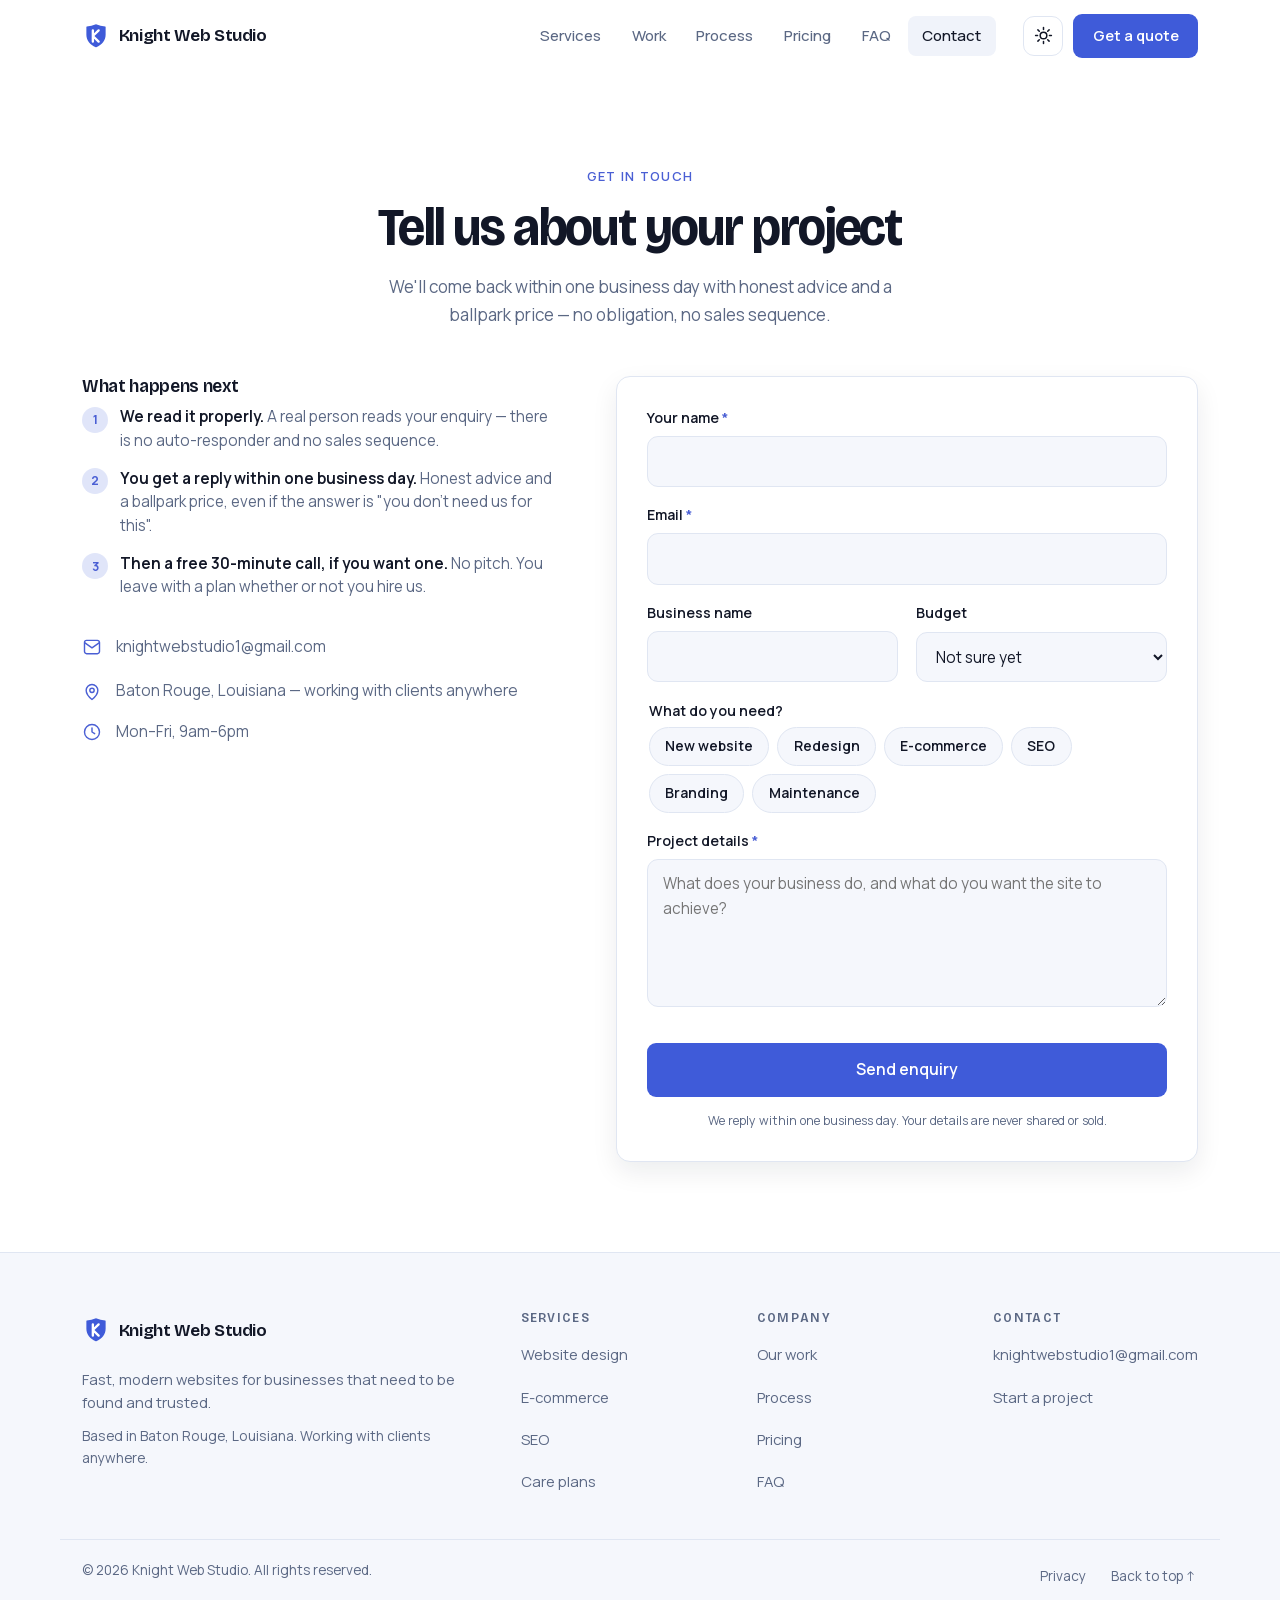
==== commit 619c352c: "Change the business email to knightwebstudio1@gmail.com Every mailto link, the JSON-LD email, the co" ====
--- a/contact/index.html
+++ b/contact/index.html
@@ -54,7 +54,7 @@
       "name": "Knight Web Studio",
       "description": "Web design and development studio building fast, modern websites for small businesses.",
       "url": "https://knightwebstudio.com/",
-      "email": "knightwebsitesllc@gmail.com",
+      "email": "knightwebstudio1@gmail.com",
       "logo": {
         "@type": "ImageObject",
         "url": "https://knightwebstudio.com/assets/img/logo.svg"
@@ -177,7 +177,7 @@
         <!-- Overlay-only footer: on desktop this is hidden -->
         <div class="nav-foot">
           <a class="btn btn-primary btn-block" href="/contact/">Start your project</a>
-          <a class="nav-mail" href="mailto:knightwebsitesllc@gmail.com">knightwebsitesllc@gmail.com</a>
+          <a class="nav-mail" href="mailto:knightwebstudio1@gmail.com">knightwebstudio1@gmail.com</a>
         </div>
       </div>
     </nav>
@@ -230,7 +230,7 @@
             <!-- EDIT ME: real contact details -->
             <li>
               <svg viewBox="0 0 24 24" aria-hidden="true"><path d="M3 6.5A2.5 2.5 0 0 1 5.5 4h13A2.5 2.5 0 0 1 21 6.5v11a2.5 2.5 0 0 1-2.5 2.5h-13A2.5 2.5 0 0 1 3 17.5Z"/><path d="m3.5 7 8.5 6 8.5-6"/></svg>
-              <a href="mailto:knightwebsitesllc@gmail.com">knightwebsitesllc@gmail.com</a>
+              <a href="mailto:knightwebstudio1@gmail.com">knightwebstudio1@gmail.com</a>
             </li>
             <li>
               <svg viewBox="0 0 24 24" aria-hidden="true"><path d="M12 21s7-5.3 7-11a7 7 0 1 0-14 0c0 5.7 7 11 7 11Z"/><circle cx="12" cy="10" r="2.6"/></svg>
@@ -244,7 +244,7 @@
         </div>
 
         <!--
-          Posts to Web3Forms, which relays to knightwebsitesllc@gmail.com.
+          Posts to Web3Forms, which relays to knightwebstudio1@gmail.com.
           The access key is public by design — that is how a static site
           receives mail without a server. See README.md to change it.
         -->
@@ -359,7 +359,7 @@
 
     <nav class="footer-col" aria-label="Contact">
       <h3>Contact</h3>
-      <a href="mailto:knightwebsitesllc@gmail.com">knightwebsitesllc@gmail.com</a>
+      <a href="mailto:knightwebstudio1@gmail.com">knightwebstudio1@gmail.com</a>
       <a href="/contact/">Start a project</a>
     </nav>
   </div>
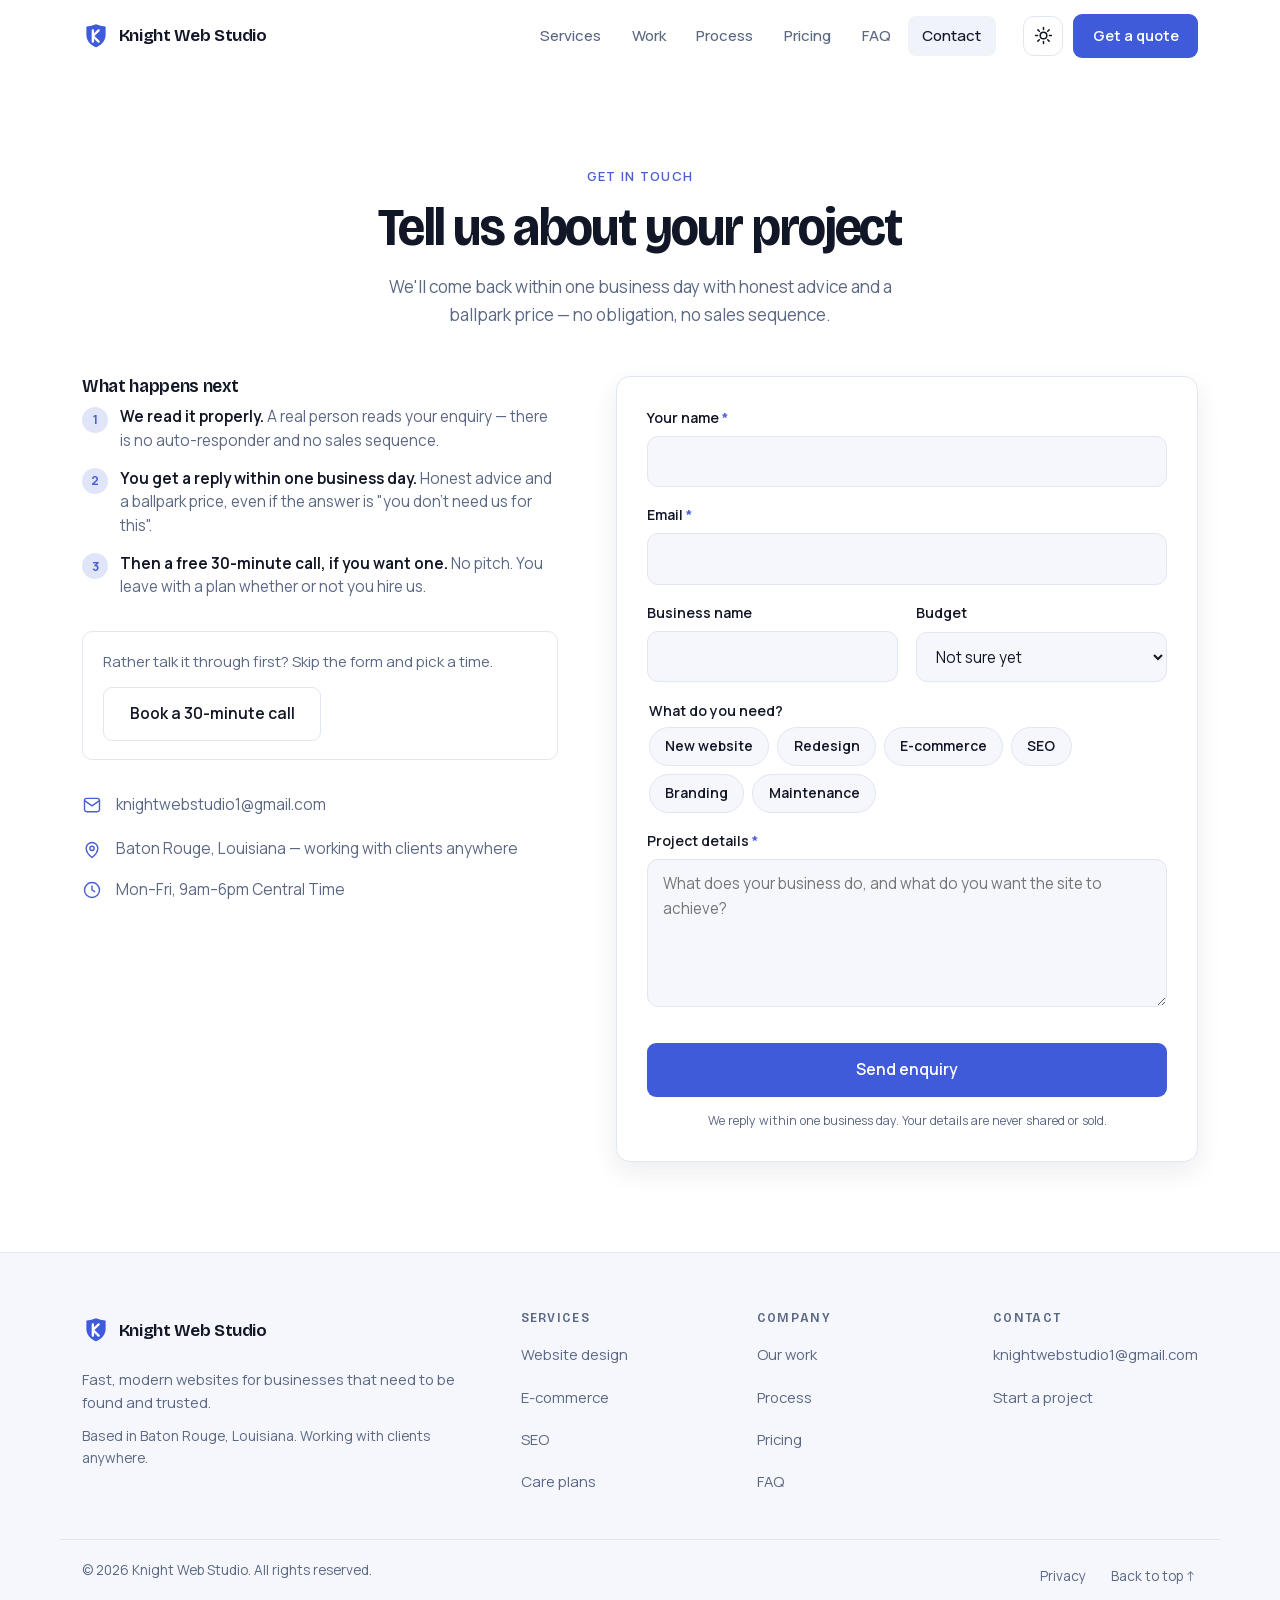
==== commit a4d5b551: "Fix review items and move the form to the new inbox - Contact form: new Web3Forms access key, issued" ====
--- a/contact/index.html
+++ b/contact/index.html
@@ -20,8 +20,9 @@
 <meta property="og:site_name" content="Knight Web Studio">
 <meta name="twitter:card" content="summary_large_image">
 
+<link rel="icon" href="/favicon.ico" sizes="32x32">
 <link rel="icon" href="/assets/img/logo.svg" type="image/svg+xml">
-<link rel="apple-touch-icon" href="/assets/img/logo.svg">
+<link rel="apple-touch-icon" href="/assets/img/apple-touch-icon.png">
 <link rel="manifest" href="/site.webmanifest">
 <link rel="preconnect" href="https://js.hcaptcha.com" crossorigin>
 <link rel="dns-prefetch" href="https://js.hcaptcha.com">
@@ -201,7 +202,7 @@
 
   <section class="page-head-wrap">
     <div class="container">
-      <header class="page-head reveal">
+      <header class="page-head">
         <p class="eyebrow">Get in touch</p>
         <h1>Tell us about your project</h1>
         <p class="section-sub">We'll come back within one business day with honest advice and a ballpark price — no obligation, no sales sequence.</p>
@@ -238,7 +239,7 @@
             </li>
             <li>
               <svg viewBox="0 0 24 24" aria-hidden="true"><circle cx="12" cy="12" r="9"/><path d="M12 7v5l3.2 2"/></svg>
-              <span>Mon–Fri, 9am–6pm</span>
+              <span>Mon–Fri, 9am–6pm Central Time</span>
             </li>
           </ul>
         </div>
@@ -250,7 +251,7 @@
         -->
         <form class="contact-form reveal" id="contact-form"
               action="https://api.web3forms.com/submit" method="POST" novalidate>
-          <input type="hidden" name="access_key" value="f01c12a0-b7c3-4b4a-bcd9-d46b0703e3b7">
+          <input type="hidden" name="access_key" value="37657289-4131-45f2-8b25-94377be507be">
           <input type="hidden" name="subject" value="New enquiry from knightwebstudio.com">
           <input type="hidden" name="from_name" value="Knight Web Studio website">
           <div class="field">
--- a/assets/css/styles.css
+++ b/assets/css/styles.css
@@ -32,6 +32,8 @@
      surfaces take dark ink here instead. --band always carries white. */
   --on-brand:     #0b0f18;
   --band:         #3348b8;
+  /* Form errors. The dark value is 2.3:1 on white, so light theme deepens it. */
+  --danger:       #ff8493;
 
   /* Surfaces & text */
   --bg:        #080b14;
@@ -75,6 +77,7 @@
   --accent:       #0f766e;
   --on-brand:     #ffffff;
   --band:         #2c46c4;
+  --danger:       #c02637;   /* 5.9:1 on white */
 
   --shadow-sm: 0 1px 2px rgba(16,24,40,.06);
   --shadow-md: 0 10px 26px rgba(16,24,40,.08);
@@ -646,7 +649,7 @@
 }
 input.invalid, textarea.invalid { border-color: #ef5c6e; }
 
-.error { margin: 0; font-size: .8rem; color: #ff8493; min-height: 0; }
+.error { margin: 0; font-size: .8rem; color: var(--danger); min-height: 0; }
 .error:empty { display: none; }
 
 .chips { display: flex; flex-wrap: wrap; gap: 8px; margin-top: .3rem; }
@@ -673,7 +676,7 @@
 
 .form-status { margin: .9rem 0 0; font-size: .9rem; text-align: center; }
 .form-status.ok    { color: var(--accent); }
-.form-status.error { color: #ff8493; }
+.form-status.error { color: var(--danger); }
 .form-fine { margin: .8rem 0 0; font-size: .78rem; color: var(--muted); text-align: center; }
 
 button[disabled] { opacity: .6; cursor: not-allowed; transform: none !important; }
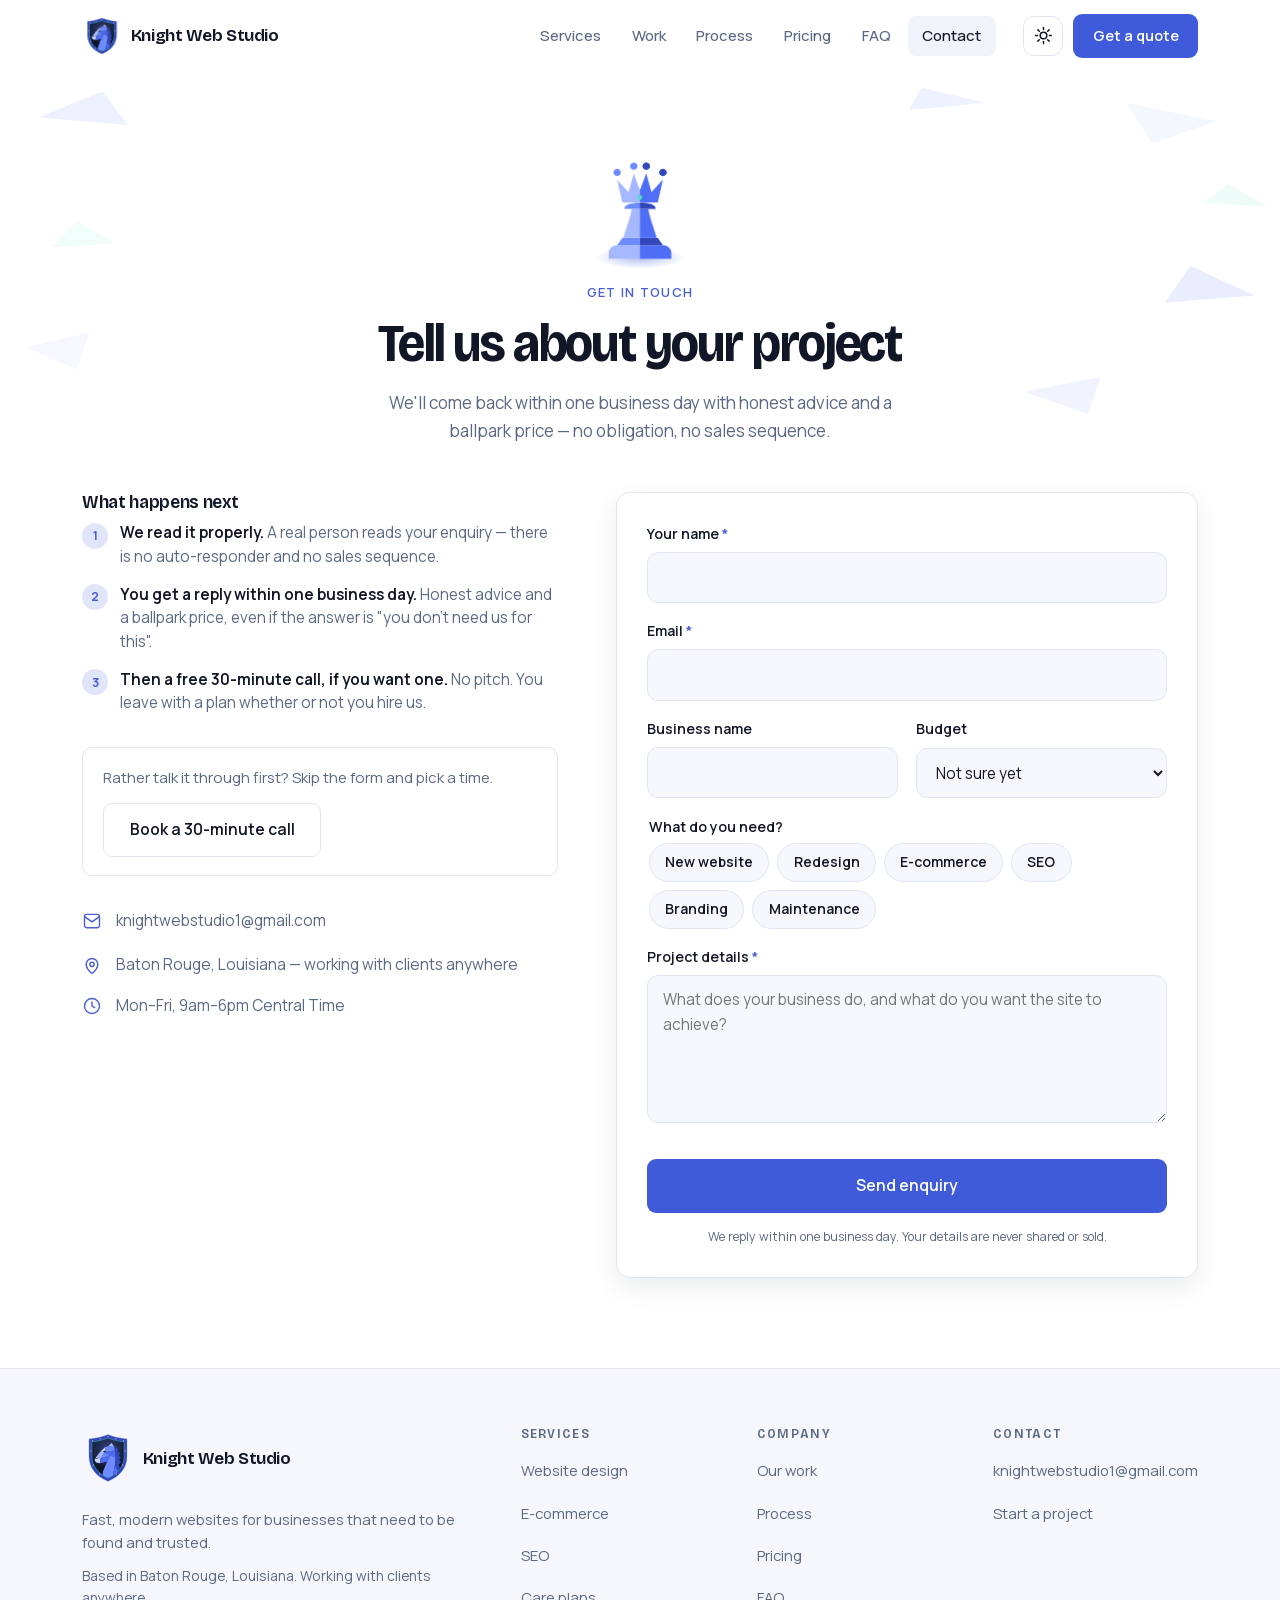
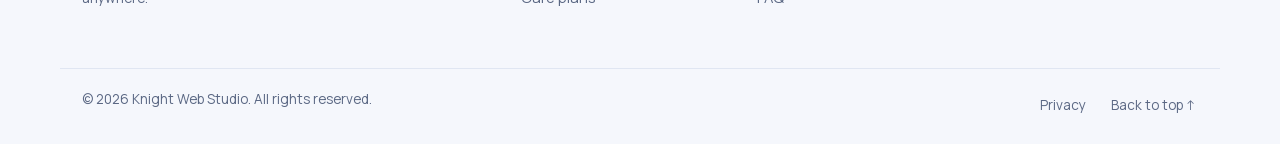
==== commit 5b9261f0: "New crest, chess-piece artwork on every page, and animation The logo becomes the Charger shield: a f" ====
--- a/contact/index.html
+++ b/contact/index.html
@@ -31,6 +31,8 @@
   // never sees a dark flash. main.js still owns the toggle itself.
   (function () {
     var d = document.documentElement; d.classList.add('js');
+    // The header crest builds itself on the first page of a visit only
+    try { if (!sessionStorage.getItem('kws-crest')) { d.classList.add('crest-intro'); sessionStorage.setItem('kws-crest', '1'); } } catch (e) {}
     try {
       var t = localStorage.getItem('theme');
       if (!t && matchMedia('(prefers-color-scheme: light)').matches) t = 'light';
@@ -159,7 +161,7 @@
   <div class="scroll-progress" id="scroll-progress" aria-hidden="true"></div>
   <div class="container header-inner">
     <a class="brand" href="/" aria-label="Knight Web Studio home">
-      <svg class="brand-mark" viewBox="0 0 32 32" aria-hidden="true"><path class="mark-shield" d="M16 2.6c3.4 1.3 6.9 2.1 10.5 2.4.3 0 .5.3.5.6v9.1c0 6.6-4.2 11.4-10.7 14.2a.8.8 0 0 1-.6 0C9.2 26.1 5 21.3 5 14.7V5.6c0-.3.2-.6.5-.6C9.1 4.7 12.6 3.9 16 2.6Z"/><path class="mark-k" d="M12.4 9.6v12.8M12.4 16l6.6-6.4M12.4 16l6.6 6.4"/></svg>
+      <!-- art:crest-header --><svg class="crest brand-crest" viewBox="0 0 120 120" aria-hidden="true" style="--t1:#c9d4ff;--t2:#a5b8ff;--t3:#6d8bff;--t4:#4f6ef7;--t5:#3348b8;--ink:#080b14;--accent:#46e0c0;--rim:#3348b8;--rim2:#a5b8ff;--field1:#17203a;--field2:#0b1020;--ribbon:#141c3f;--ribbon2:#0b1020;--steel1:#dfe6fb;--steel2:#a9b6d6;--steel3:#7d8bb0"><defs><linearGradient id="ch-fld" x1="0" y1="0" x2="0" y2="1"><stop offset="0" stop-color="var(--field1)"/><stop offset="1" stop-color="var(--field2)"/></linearGradient><radialGradient id="ch-glow" cx=".5" cy=".42" r=".5"><stop offset="0" stop-color="#6d8bff" stop-opacity=".35"/><stop offset="1" stop-color="#6d8bff" stop-opacity="0"/></radialGradient><linearGradient id="ch-gl" x1="0" x2="1"><stop offset="0" stop-color="#fff" stop-opacity="0"/><stop offset=".5" stop-color="#fff" stop-opacity=".5"/><stop offset="1" stop-color="#fff" stop-opacity="0"/></linearGradient><clipPath id="ch-in"><path d="M60 14C73 19 88 22 97 23V56C97 81 80 97 60 106C40 97 23 81 23 56V23C32 22 47 19 60 14Z"/></clipPath><clipPath id="ch-out"><path d="M60 6C75 12 92 15 104 16V56C104 86 84 104 60 114C36 104 16 86 16 56V16C28 15 45 12 60 6Z"/></clipPath></defs><g class="a-rim"><path d="M60 6C75 12 92 15 104 16V56C104 86 84 104 60 114C36 104 16 86 16 56V16C28 15 45 12 60 6Z" fill="var(--rim)"/><path d="M60 6C75 12 92 15 104 16V56C104 86 84 104 60 114C36 104 16 86 16 56V16C28 15 45 12 60 6Z" fill="none" stroke="var(--rim2)" stroke-opacity=".55" stroke-width="1.2"/><path class="a-field" d="M60 14C73 19 88 22 97 23V56C97 81 80 97 60 106C40 97 23 81 23 56V23C32 22 47 19 60 14Z" fill="url(#ch-fld)"/></g><g clip-path="url(#ch-in)"><circle class="a-field" cx="60" cy="50" r="42" fill="url(#ch-glow)"/><g transform="translate(22 22) scale(.86)" stroke-linejoin="round"><polygon class="facet" style="--i:0;--dx:-8.0px;--dy:-6.4px" fill="var(--t2)" points="54,4 61,15 46,12"/><polygon class="facet" style="--i:1;--dx:-1.6px;--dy:6.4px" fill="var(--t1)" points="54,4 46,12 50,9"/><polygon class="facet" style="--i:2;--dx:4.8px;--dy:4.8px" fill="var(--t3)" points="37,15 46,12 61,15 63,24 35,29"/><polygon class="facet" style="--i:3;--dx:-6.4px;--dy:3.2px" fill="var(--t1)" points="37,15 24,27 35,29"/><polygon class="facet" style="--i:4;--dx:0.0px;--dy:1.6px" fill="var(--t2)" points="24,27 13,41 24,46 35,29"/><polygon class="facet" style="--i:5;--dx:6.4px;--dy:0.0px" fill="var(--t1)" points="13,41 8,49 12,56 23,58 24,46"/><polygon class="facet" style="--i:6;--dx:-4.8px;--dy:-1.6px" fill="var(--t3)" points="35,29 24,46 50,37"/><polygon class="facet" style="--i:7;--dx:1.6px;--dy:-3.2px" fill="var(--t4)" points="35,29 50,37 63,24"/><polygon class="facet" style="--i:8;--dx:8.0px;--dy:-4.8px" fill="var(--t4)" points="24,46 23,58 42,54 50,37"/><polygon class="facet" style="--i:9;--dx:-3.2px;--dy:-6.4px" fill="var(--t3)" points="50,37 42,54 38,63 63,63 65,43"/><polygon class="facet" style="--i:10;--dx:3.2px;--dy:6.4px" fill="var(--t4)" points="50,37 65,43 63,24"/><polygon class="facet" style="--i:11;--dx:-8.0px;--dy:4.8px" fill="var(--t3)" points="38,63 31,80 26,112 53,112 63,63"/><polygon class="facet" style="--i:12;--dx:-1.6px;--dy:3.2px" fill="var(--t4)" points="63,63 53,112 78,112 72,80"/><polygon class="facet" style="--i:13;--dx:4.8px;--dy:1.6px" fill="var(--t5)" points="61,15 67,16 72,22 69,26 77,32 73,36 79,44 74,48 79,57 73,61 76,70 72,80 63,63 65,43 63,24"/><path class="eye" d="M30 27Q35 24 40 27Q35 30 30 27Z" fill="var(--ink)"/><path d="M12 46L16 45" stroke="var(--ink)" stroke-width="1.6" stroke-linecap="round"/></g></g><path class="a-line" pathLength="1" d="M60 14C73 19 88 22 97 23V56C97 81 80 97 60 106C40 97 23 81 23 56V23C32 22 47 19 60 14Z" fill="none" stroke="var(--accent)" stroke-opacity=".9" stroke-width="1"/><circle class="rivet" style="--i:0" cx="24" cy="20" r="1.6" fill="var(--rim2)" fill-opacity=".85"/><circle class="rivet" style="--i:1" cx="42" cy="15.5" r="1.6" fill="var(--rim2)" fill-opacity=".85"/><circle class="rivet" style="--i:2" cx="60" cy="11" r="1.6" fill="var(--rim2)" fill-opacity=".85"/><circle class="rivet" style="--i:3" cx="78" cy="15.5" r="1.6" fill="var(--rim2)" fill-opacity=".85"/><circle class="rivet" style="--i:4" cx="96" cy="20" r="1.6" fill="var(--rim2)" fill-opacity=".85"/><circle class="rivet" style="--i:5" cx="100" cy="44" r="1.6" fill="var(--rim2)" fill-opacity=".85"/><circle class="rivet" style="--i:6" cx="20" cy="44" r="1.6" fill="var(--rim2)" fill-opacity=".85"/><circle class="rivet" style="--i:7" cx="94" cy="76" r="1.6" fill="var(--rim2)" fill-opacity=".85"/><circle class="rivet" style="--i:8" cx="26" cy="76" r="1.6" fill="var(--rim2)" fill-opacity=".85"/><circle class="rivet" style="--i:9" cx="79" cy="97" r="1.6" fill="var(--rim2)" fill-opacity=".85"/><circle class="rivet" style="--i:10" cx="41" cy="97" r="1.6" fill="var(--rim2)" fill-opacity=".85"/><g clip-path="url(#ch-out)"><g transform="rotate(20 60 60)"><rect class="a-glint" x="-60" y="-30" width="16" height="180" fill="url(#ch-gl)"/></g></g></svg><!-- /art:crest-header -->
       <span class="brand-name">Knight Web Studio</span>
     </a>
 
@@ -201,8 +203,10 @@
 <main id="main">
 
   <section class="page-head-wrap">
+    <div class="hero-art"><!-- art:shards --><svg class="shards" viewBox="0 0 100 100" preserveAspectRatio="none" aria-hidden="true" style="--t1:#c9d4ff;--t2:#a5b8ff;--t3:#6d8bff;--t4:#4f6ef7;--t5:#3348b8;--ink:#080b14;--accent:#46e0c0;--rim:#3348b8;--rim2:#a5b8ff;--field1:#17203a;--field2:#0b1020;--ribbon:#141c3f;--ribbon2:#0b1020;--steel1:#dfe6fb;--steel2:#a9b6d6;--steel3:#7d8bb0"><polygon class="shard" style="--i:0" fill="var(--t3)" fill-opacity="0.2" points="3,12 8,5 10,14"/><polygon class="shard" style="--i:1" fill="var(--t2)" fill-opacity="0.18" points="88,8 95,13 90,19"/><polygon class="shard" style="--i:2" fill="var(--t4)" fill-opacity="0.2" points="93,52 98,60 91,62"/><polygon class="shard" style="--i:3" fill="var(--t2)" fill-opacity="0.16" points="2,74 7,70 6,80"/><polygon class="shard" style="--i:4" fill="var(--t3)" fill-opacity="0.16" points="80,86 86,82 85,92"/><polygon class="shard" style="--i:5" fill="var(--accent)" fill-opacity="0.16" points="96,30 99,36 94,35"/><polygon class="shard" style="--i:6" fill="var(--accent)" fill-opacity="0.14" points="6,40 9,46 4,47"/><polygon class="shard" style="--i:7" fill="var(--t4)" fill-opacity="0.16" points="72,4 77,8 71,10"/></svg><!-- /art:shards --></div>
     <div class="container">
       <header class="page-head">
+        <div class="page-art"><!-- art:piece-queen --><svg class="piece piece-queen" viewBox="0 0 100 100" aria-hidden="true" style="--t1:#c9d4ff;--t2:#a5b8ff;--t3:#6d8bff;--t4:#4f6ef7;--t5:#3348b8;--ink:#080b14;--accent:#46e0c0;--rim:#3348b8;--rim2:#a5b8ff;--field1:#17203a;--field2:#0b1020;--ribbon:#141c3f;--ribbon2:#0b1020;--steel1:#dfe6fb;--steel2:#a9b6d6;--steel3:#7d8bb0"><defs><clipPath id="pc-queen-r"><rect x="50" y="0" width="50" height="100"/></clipPath></defs><g class="sect" style="--i:0"><path d="M20 94H80V88C80 84 76 81 72 81H28C24 81 20 84 20 88Z" fill="var(--t2)"/><path d="M20 94H80V88C80 84 76 81 72 81H28C24 81 20 84 20 88Z" fill="var(--t4)" clip-path="url(#pc-queen-r)"/></g><g class="sect" style="--i:1"><path d="M28 81H72L67 74H33Z" fill="var(--t3)"/><path d="M28 81H72L67 74H33Z" fill="var(--t5)" clip-path="url(#pc-queen-r)"/></g><g class="sect" style="--i:2"><path d="M34 74C37 63 41 54 42 46H58C59 54 63 63 66 74Z" fill="var(--t2)"/><path d="M34 74C37 63 41 54 42 46H58C59 54 63 63 66 74Z" fill="var(--t4)" clip-path="url(#pc-queen-r)"/></g><g class="sect" style="--i:3"><path d="M35 46H65C65 42 59 40 50 40C41 40 35 42 35 46Z" fill="var(--t3)"/><path d="M35 46H65C65 42 59 40 50 40C41 40 35 42 35 46Z" fill="var(--t5)" clip-path="url(#pc-queen-r)"/></g><g class="sect" style="--i:4"><path d="M33 40L28 18L39 30L44 12L50 28L56 12L61 30L72 18L67 40Z" fill="var(--t2)"/><path d="M33 40L28 18L39 30L44 12L50 28L56 12L61 30L72 18L67 40Z" fill="var(--t4)" clip-path="url(#pc-queen-r)"/></g><g class="sect" style="--i:5"><path d="M28 7.5a3.5 3.5 0 1 0 .01 0ZM44 1.5a3.5 3.5 0 1 0 .01 0ZM56 1.5a3.5 3.5 0 1 0 .01 0ZM72 7.5a3.5 3.5 0 1 0 .01 0Z" fill="var(--t3)"/><path d="M28 7.5a3.5 3.5 0 1 0 .01 0ZM44 1.5a3.5 3.5 0 1 0 .01 0ZM56 1.5a3.5 3.5 0 1 0 .01 0ZM72 7.5a3.5 3.5 0 1 0 .01 0Z" fill="var(--t5)" clip-path="url(#pc-queen-r)"/></g><g class="sect" style="--i:6"><circle cx="50" cy="35" r="2.2" fill="var(--accent)"/></g></svg><!-- /art:piece-queen --></div>
         <p class="eyebrow">Get in touch</p>
         <h1>Tell us about your project</h1>
         <p class="section-sub">We'll come back within one business day with honest advice and a ballpark price — no obligation, no sales sequence.</p>
@@ -334,7 +338,7 @@
   <div class="container footer-grid">
     <div class="footer-brand">
       <a class="brand" href="/">
-        <svg class="brand-mark" viewBox="0 0 32 32" aria-hidden="true"><path class="mark-shield" d="M16 2.6c3.4 1.3 6.9 2.1 10.5 2.4.3 0 .5.3.5.6v9.1c0 6.6-4.2 11.4-10.7 14.2a.8.8 0 0 1-.6 0C9.2 26.1 5 21.3 5 14.7V5.6c0-.3.2-.6.5-.6C9.1 4.7 12.6 3.9 16 2.6Z"/><path class="mark-k" d="M12.4 9.6v12.8M12.4 16l6.6-6.4M12.4 16l6.6 6.4"/></svg>
+        <!-- art:crest-footer --><svg class="crest footer-crest" viewBox="0 0 120 120" aria-hidden="true" style="--t1:#c9d4ff;--t2:#a5b8ff;--t3:#6d8bff;--t4:#4f6ef7;--t5:#3348b8;--ink:#080b14;--accent:#46e0c0;--rim:#3348b8;--rim2:#a5b8ff;--field1:#17203a;--field2:#0b1020;--ribbon:#141c3f;--ribbon2:#0b1020;--steel1:#dfe6fb;--steel2:#a9b6d6;--steel3:#7d8bb0"><defs><linearGradient id="cf-fld" x1="0" y1="0" x2="0" y2="1"><stop offset="0" stop-color="var(--field1)"/><stop offset="1" stop-color="var(--field2)"/></linearGradient><radialGradient id="cf-glow" cx=".5" cy=".42" r=".5"><stop offset="0" stop-color="#6d8bff" stop-opacity=".35"/><stop offset="1" stop-color="#6d8bff" stop-opacity="0"/></radialGradient><linearGradient id="cf-gl" x1="0" x2="1"><stop offset="0" stop-color="#fff" stop-opacity="0"/><stop offset=".5" stop-color="#fff" stop-opacity=".5"/><stop offset="1" stop-color="#fff" stop-opacity="0"/></linearGradient><clipPath id="cf-in"><path d="M60 14C73 19 88 22 97 23V56C97 81 80 97 60 106C40 97 23 81 23 56V23C32 22 47 19 60 14Z"/></clipPath><clipPath id="cf-out"><path d="M60 6C75 12 92 15 104 16V56C104 86 84 104 60 114C36 104 16 86 16 56V16C28 15 45 12 60 6Z"/></clipPath></defs><g class="a-rim"><path d="M60 6C75 12 92 15 104 16V56C104 86 84 104 60 114C36 104 16 86 16 56V16C28 15 45 12 60 6Z" fill="var(--rim)"/><path d="M60 6C75 12 92 15 104 16V56C104 86 84 104 60 114C36 104 16 86 16 56V16C28 15 45 12 60 6Z" fill="none" stroke="var(--rim2)" stroke-opacity=".55" stroke-width="1.2"/><path class="a-field" d="M60 14C73 19 88 22 97 23V56C97 81 80 97 60 106C40 97 23 81 23 56V23C32 22 47 19 60 14Z" fill="url(#cf-fld)"/></g><g clip-path="url(#cf-in)"><circle class="a-field" cx="60" cy="50" r="42" fill="url(#cf-glow)"/><g transform="translate(22 22) scale(.86)" stroke-linejoin="round"><polygon class="facet" style="--i:0;--dx:-8.0px;--dy:-6.4px" fill="var(--t2)" points="54,4 61,15 46,12"/><polygon class="facet" style="--i:1;--dx:-1.6px;--dy:6.4px" fill="var(--t1)" points="54,4 46,12 50,9"/><polygon class="facet" style="--i:2;--dx:4.8px;--dy:4.8px" fill="var(--t3)" points="37,15 46,12 61,15 63,24 35,29"/><polygon class="facet" style="--i:3;--dx:-6.4px;--dy:3.2px" fill="var(--t1)" points="37,15 24,27 35,29"/><polygon class="facet" style="--i:4;--dx:0.0px;--dy:1.6px" fill="var(--t2)" points="24,27 13,41 24,46 35,29"/><polygon class="facet" style="--i:5;--dx:6.4px;--dy:0.0px" fill="var(--t1)" points="13,41 8,49 12,56 23,58 24,46"/><polygon class="facet" style="--i:6;--dx:-4.8px;--dy:-1.6px" fill="var(--t3)" points="35,29 24,46 50,37"/><polygon class="facet" style="--i:7;--dx:1.6px;--dy:-3.2px" fill="var(--t4)" points="35,29 50,37 63,24"/><polygon class="facet" style="--i:8;--dx:8.0px;--dy:-4.8px" fill="var(--t4)" points="24,46 23,58 42,54 50,37"/><polygon class="facet" style="--i:9;--dx:-3.2px;--dy:-6.4px" fill="var(--t3)" points="50,37 42,54 38,63 63,63 65,43"/><polygon class="facet" style="--i:10;--dx:3.2px;--dy:6.4px" fill="var(--t4)" points="50,37 65,43 63,24"/><polygon class="facet" style="--i:11;--dx:-8.0px;--dy:4.8px" fill="var(--t3)" points="38,63 31,80 26,112 53,112 63,63"/><polygon class="facet" style="--i:12;--dx:-1.6px;--dy:3.2px" fill="var(--t4)" points="63,63 53,112 78,112 72,80"/><polygon class="facet" style="--i:13;--dx:4.8px;--dy:1.6px" fill="var(--t5)" points="61,15 67,16 72,22 69,26 77,32 73,36 79,44 74,48 79,57 73,61 76,70 72,80 63,63 65,43 63,24"/><path class="eye" d="M30 27Q35 24 40 27Q35 30 30 27Z" fill="var(--ink)"/><path d="M12 46L16 45" stroke="var(--ink)" stroke-width="1.6" stroke-linecap="round"/></g></g><path class="a-line" pathLength="1" d="M60 14C73 19 88 22 97 23V56C97 81 80 97 60 106C40 97 23 81 23 56V23C32 22 47 19 60 14Z" fill="none" stroke="var(--accent)" stroke-opacity=".9" stroke-width="1"/><circle class="rivet" style="--i:0" cx="24" cy="20" r="1.6" fill="var(--rim2)" fill-opacity=".85"/><circle class="rivet" style="--i:1" cx="42" cy="15.5" r="1.6" fill="var(--rim2)" fill-opacity=".85"/><circle class="rivet" style="--i:2" cx="60" cy="11" r="1.6" fill="var(--rim2)" fill-opacity=".85"/><circle class="rivet" style="--i:3" cx="78" cy="15.5" r="1.6" fill="var(--rim2)" fill-opacity=".85"/><circle class="rivet" style="--i:4" cx="96" cy="20" r="1.6" fill="var(--rim2)" fill-opacity=".85"/><circle class="rivet" style="--i:5" cx="100" cy="44" r="1.6" fill="var(--rim2)" fill-opacity=".85"/><circle class="rivet" style="--i:6" cx="20" cy="44" r="1.6" fill="var(--rim2)" fill-opacity=".85"/><circle class="rivet" style="--i:7" cx="94" cy="76" r="1.6" fill="var(--rim2)" fill-opacity=".85"/><circle class="rivet" style="--i:8" cx="26" cy="76" r="1.6" fill="var(--rim2)" fill-opacity=".85"/><circle class="rivet" style="--i:9" cx="79" cy="97" r="1.6" fill="var(--rim2)" fill-opacity=".85"/><circle class="rivet" style="--i:10" cx="41" cy="97" r="1.6" fill="var(--rim2)" fill-opacity=".85"/><g clip-path="url(#cf-out)"><g transform="rotate(20 60 60)"><rect class="a-glint" x="-60" y="-30" width="16" height="180" fill="url(#cf-gl)"/></g></g></svg><!-- /art:crest-footer -->
         <span class="brand-name">Knight Web Studio</span>
       </a>
       <p>Fast, modern websites for businesses that need to be found and trusted.</p>
--- a/assets/css/styles.css
+++ b/assets/css/styles.css
@@ -232,13 +232,9 @@
   font-family: var(--font-display);
   font-weight: 650; font-size: 1.06rem; letter-spacing: -.025em;
 }
-/* Shield mark — theme-aware, so it inverts correctly in light and dark */
-.brand-mark { width: 28px; height: 28px; flex: none; display: block; }
-.mark-shield { fill: var(--brand); }
-.mark-k {
-  fill: none; stroke: var(--on-brand); stroke-width: 2.7;
-  stroke-linecap: round; stroke-linejoin: round;
-}
+/* The crest is drawn in tools/art/emblems.py with fixed colours, so it
+   reads the same on both themes. */
+.brand-crest { width: 40px; height: 40px; flex: none; display: block; overflow: visible; }
 .brand-name { white-space: nowrap; }
 
 /* --- Navigation ---------------------------------------------------------
@@ -281,7 +277,7 @@
 .nav-toggle[aria-expanded="true"] .burger::after  { transform: rotate(-45deg) translateY(0); }
 
 /* ---------- Hero ---------- */
-.hero { position: relative; padding: clamp(52px, 7vw, 88px) 0 clamp(48px, 6vw, 72px); overflow: hidden; }
+.hero { position: relative; isolation: isolate; padding: clamp(52px, 7vw, 88px) 0 clamp(48px, 6vw, 72px); overflow: hidden; }
 
 .hero-glow {
   position: absolute; inset: -30% 0 auto 0; height: 620px; z-index: -1;
@@ -872,7 +868,7 @@
 }
 
 /* ---------- Multi-page: sub-page headers ---------- */
-.page-head-wrap { padding: clamp(48px, 7vw, 88px) 0 0; position: relative; }
+.page-head-wrap { padding: clamp(48px, 7vw, 88px) 0 0; position: relative; isolation: isolate; overflow: hidden; }
 .page-head { max-width: 720px; margin: 0 auto; text-align: center; }
 .page-head h1 { font-size: clamp(2.1rem, 4.4vw, 3.35rem); margin-bottom: .35em; }
 .page-head .section-sub { max-width: 56ch; margin-inline: auto; }
@@ -940,3 +936,81 @@
 @media (max-width: 620px) {
   .mini-work-grid, .mini-price-grid, .quote-grid { grid-template-columns: 1fr; }
 }
+
+/* ==========================================================================
+   Artwork — the crest, chess pieces and shards from tools/art/emblems.py.
+   Every drawing rests in its finished state; animations only build it in.
+   ========================================================================== */
+.footer-crest { width: 52px; height: 52px; flex: none; display: block; overflow: visible; }
+.crest .facet, .crest-full .facet, .crest .rivet, .crest-full .rivet,
+.crest-full .a-ribbon, .piece .sect { transform-box: fill-box; transform-origin: center; }
+
+/* --- Crest build: header on the first page of a visit, then on hover;
+       the full crest when it scrolls into view --- */
+:is(.crest-intro .brand-crest, .crest.play, .crest-full.play) .a-rim   { transform-origin: 60px 60px; animation: kws-pop .55s cubic-bezier(.3, 1.5, .5, 1) both; }
+:is(.crest-intro .brand-crest, .crest.play, .crest-full.play) .a-field { animation: kws-fade .4s ease .15s both; }
+:is(.crest-intro .brand-crest, .crest.play, .crest-full.play) .facet   { animation: kws-facet .5s cubic-bezier(.2, .8, .3, 1) both; animation-delay: calc(.35s + var(--i) * 45ms); }
+:is(.crest-intro .brand-crest, .crest.play, .crest-full.play) .eye     { animation: kws-fade .2s ease 1.05s both; }
+:is(.crest-intro .brand-crest, .crest.play, .crest-full.play) .a-line  { stroke-dasharray: 1; animation: kws-draw .7s ease-in-out .5s both; }
+:is(.crest-intro .brand-crest, .crest.play, .crest-full.play) .rivet   { animation: kws-stud .3s cubic-bezier(.3, 1.8, .5, 1) both; animation-delay: calc(.9s + var(--i) * 45ms); }
+:is(.crest-intro .brand-crest, .crest.play, .crest-full.play) .a-glint { animation: kws-glint .9s ease-in-out 1.45s both; }
+.crest-full.play .a-sw     { transform-origin: 0 0; animation: .55s cubic-bezier(.3, 1.3, .5, 1) both; }
+.crest-full.play .a-sw-l   { animation-name: kws-swing-l; }
+.crest-full.play .a-sw-r   { animation-name: kws-swing-r; }
+.crest-full.play .a-drop   { animation: kws-drop .5s cubic-bezier(.3, 1.4, .5, 1) .15s both; }
+.crest-full.play .a-ribbon { animation: kws-unroll .5s cubic-bezier(.2, .8, .3, 1) 1.5s both; }
+
+/* --- Chess pieces: one per page, stacked section by section on load --- */
+.page-art {
+  position: relative; width: clamp(78px, 9vw, 104px); aspect-ratio: 1; max-width: 100%;
+  margin: 0 auto 12px; cursor: default;
+}
+.page-art::before {           /* soft pool of light under the piece */
+  content: ""; position: absolute; left: 8%; right: 8%; bottom: -4%; height: 22%; z-index: -1;
+  background: radial-gradient(closest-side, color-mix(in srgb, var(--brand) 40%, transparent), transparent);
+}
+.piece { display: block; width: 100%; height: 100%; overflow: visible; }
+.js .piece .sect { animation: kws-stack .5s cubic-bezier(.3, 1.45, .5, 1) both; animation-delay: calc(.12s + var(--i) * 90ms); }
+@media (hover: hover) and (pointer: fine) {
+  .page-art:hover .piece { animation: kws-hop .6s cubic-bezier(.3, 1.3, .5, 1); }
+  .page-art:hover .piece-knight { animation-name: kws-knight-move; animation-duration: .8s; }
+}
+
+/* --- Drifting shards behind the hero and page headers --- */
+.hero-art { position: absolute; inset: 0; z-index: -1; pointer-events: none; overflow: hidden; }
+.shards { width: 100%; height: 100%; display: block; }
+/* The whole layer drifts as one, which the compositor handles without
+   repainting; moving each shard separately cost ~0.7s of style work. */
+.shards { animation: kws-drift 18s ease-in-out infinite alternate; will-change: transform; }
+[data-theme="light"] .shard { opacity: .6; }
+
+/* --- Full crest over the landing page's closing call to action --- */
+.cta-crest { width: clamp(140px, 18vw, 190px); margin: 0 auto 18px; filter: drop-shadow(0 14px 26px rgba(4, 8, 30, .45)); }
+.crest-full { display: block; width: 100%; height: auto; overflow: visible; }
+.crest-wait:not(.play) { opacity: 0; }
+
+/* --- Card icons give a small hop when their card is hovered --- */
+@media (hover: hover) and (pointer: fine) {
+  .card:hover .card-icon { animation: kws-hop .5s cubic-bezier(.3, 1.3, .5, 1); }
+}
+
+@keyframes kws-pop     { from { opacity: 0; transform: scale(.4) } to { opacity: 1; transform: scale(1) } }
+@keyframes kws-fade    { from { opacity: 0 } }
+@keyframes kws-draw    { from { stroke-dashoffset: 1 } to { stroke-dashoffset: 0 } }
+@keyframes kws-facet   { from { opacity: 0; transform: translate(var(--dx), var(--dy)) scale(.4) } to { opacity: 1; transform: none } }
+@keyframes kws-stud    { from { opacity: 0; transform: scale(0) } to { opacity: 1; transform: scale(1) } }
+@keyframes kws-glint   { from { transform: translateX(0) } to { transform: translateX(190px) } }
+@keyframes kws-drop    { from { opacity: 0; transform: translateY(-34px) } to { opacity: 1; transform: none } }
+@keyframes kws-swing-l { from { opacity: 0; transform: rotate(40deg) } to { opacity: 1; transform: none } }
+@keyframes kws-swing-r { from { opacity: 0; transform: rotate(-40deg) } to { opacity: 1; transform: none } }
+@keyframes kws-unroll  { from { opacity: 0; transform: scaleX(0) } to { opacity: 1; transform: none } }
+@keyframes kws-stack   { from { opacity: 0; transform: translateY(-26px) } to { opacity: 1; transform: none } }
+@keyframes kws-hop     { 0%, 100% { transform: none } 40% { transform: translateY(-8px) } }
+@keyframes kws-knight-move {   /* two squares up, one across: a knight's move */
+  0%, 100% { transform: none } 35% { transform: translateY(-14px) } 65% { transform: translate(8px, -14px) } 85% { transform: translate(8px, 0) }
+}
+@keyframes kws-drift   { from { transform: translate(0, 0) scale(1) } to { transform: translate(10px, -14px) scale(1.03) } }
+
+@media (prefers-reduced-motion: reduce) {
+  .crest *, .crest-full *, .piece, .piece *, .shards, .card-icon { animation: none !important; }
+}
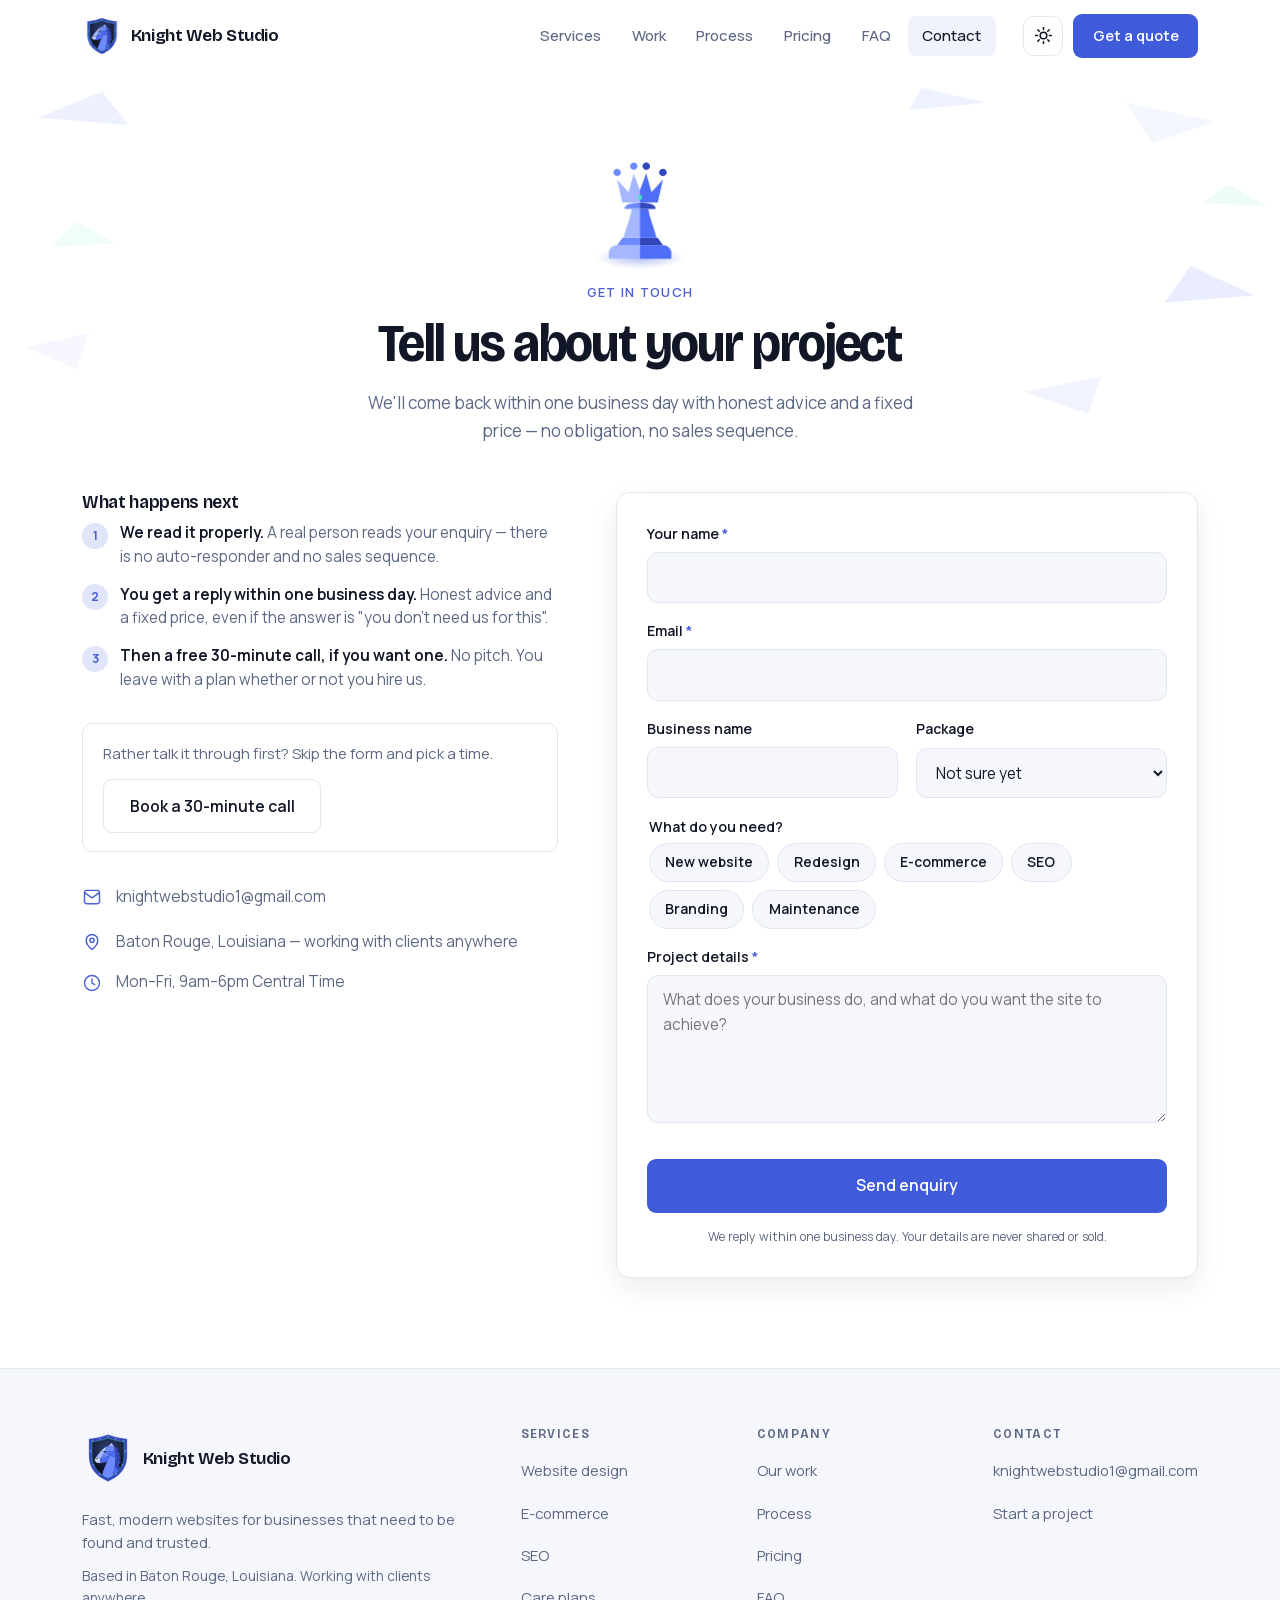
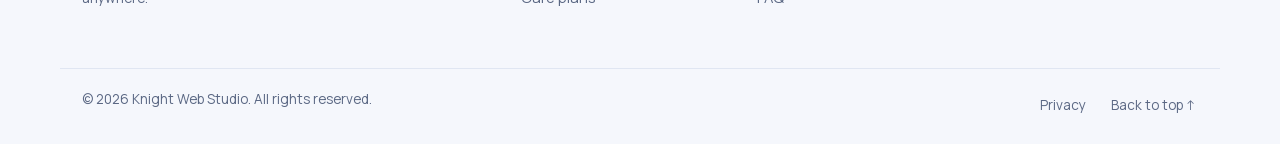
==== commit 3d766e72: "Fixed prices everywhere: no ranges, "from" or ballpark wording Price ranges invite a buyer to name t" ====
--- a/contact/index.html
+++ b/contact/index.html
@@ -5,13 +5,13 @@
 <meta name="viewport" content="width=device-width, initial-scale=1">
 
 <title>Get a quote — Knight Web Studio</title>
-<meta name="description" content="Tell us about your project and get honest advice and a ballpark price within one business day.">
+<meta name="description" content="Tell us about your project and get honest advice and a fixed price within one business day.">
 <meta name="theme-color" content="#080b14">
 <link rel="canonical" href="https://knightwebstudio.com/contact/">
 
 <meta property="og:type" content="website">
 <meta property="og:title" content="Get a quote — Knight Web Studio">
-<meta property="og:description" content="Tell us about your project and get honest advice and a ballpark price within one business day.">
+<meta property="og:description" content="Tell us about your project and get honest advice and a fixed price within one business day.">
 <meta property="og:url" content="https://knightwebstudio.com/contact/">
 <meta property="og:image" content="https://knightwebstudio.com/assets/img/og-image.png">
 <meta property="og:image:width" content="1200">
@@ -102,6 +102,13 @@
             "priceCurrency": "USD",
             "price": "8000",
             "description": "Online store with payments, shipping and tax configured."
+          },
+          {
+            "@type": "Offer",
+            "name": "Brand identity",
+            "priceCurrency": "USD",
+            "price": "1500",
+            "description": "Logo and mark, colour palette, typography, brand guidelines and social templates."
           },
           {
             "@type": "Offer",
@@ -209,7 +216,7 @@
         <div class="page-art"><!-- art:piece-queen --><svg class="piece piece-queen" viewBox="0 0 100 100" aria-hidden="true" style="--t1:#c9d4ff;--t2:#a5b8ff;--t3:#6d8bff;--t4:#4f6ef7;--t5:#3348b8;--ink:#080b14;--accent:#46e0c0;--rim:#3348b8;--rim2:#a5b8ff;--field1:#17203a;--field2:#0b1020;--ribbon:#141c3f;--ribbon2:#0b1020;--steel1:#dfe6fb;--steel2:#a9b6d6;--steel3:#7d8bb0"><defs><clipPath id="pc-queen-r"><rect x="50" y="0" width="50" height="100"/></clipPath></defs><g class="sect" style="--i:0"><path d="M20 94H80V88C80 84 76 81 72 81H28C24 81 20 84 20 88Z" fill="var(--t2)"/><path d="M20 94H80V88C80 84 76 81 72 81H28C24 81 20 84 20 88Z" fill="var(--t4)" clip-path="url(#pc-queen-r)"/></g><g class="sect" style="--i:1"><path d="M28 81H72L67 74H33Z" fill="var(--t3)"/><path d="M28 81H72L67 74H33Z" fill="var(--t5)" clip-path="url(#pc-queen-r)"/></g><g class="sect" style="--i:2"><path d="M34 74C37 63 41 54 42 46H58C59 54 63 63 66 74Z" fill="var(--t2)"/><path d="M34 74C37 63 41 54 42 46H58C59 54 63 63 66 74Z" fill="var(--t4)" clip-path="url(#pc-queen-r)"/></g><g class="sect" style="--i:3"><path d="M35 46H65C65 42 59 40 50 40C41 40 35 42 35 46Z" fill="var(--t3)"/><path d="M35 46H65C65 42 59 40 50 40C41 40 35 42 35 46Z" fill="var(--t5)" clip-path="url(#pc-queen-r)"/></g><g class="sect" style="--i:4"><path d="M33 40L28 18L39 30L44 12L50 28L56 12L61 30L72 18L67 40Z" fill="var(--t2)"/><path d="M33 40L28 18L39 30L44 12L50 28L56 12L61 30L72 18L67 40Z" fill="var(--t4)" clip-path="url(#pc-queen-r)"/></g><g class="sect" style="--i:5"><path d="M28 7.5a3.5 3.5 0 1 0 .01 0ZM44 1.5a3.5 3.5 0 1 0 .01 0ZM56 1.5a3.5 3.5 0 1 0 .01 0ZM72 7.5a3.5 3.5 0 1 0 .01 0Z" fill="var(--t3)"/><path d="M28 7.5a3.5 3.5 0 1 0 .01 0ZM44 1.5a3.5 3.5 0 1 0 .01 0ZM56 1.5a3.5 3.5 0 1 0 .01 0ZM72 7.5a3.5 3.5 0 1 0 .01 0Z" fill="var(--t5)" clip-path="url(#pc-queen-r)"/></g><g class="sect" style="--i:6"><circle cx="50" cy="35" r="2.2" fill="var(--accent)"/></g></svg><!-- /art:piece-queen --></div>
         <p class="eyebrow">Get in touch</p>
         <h1>Tell us about your project</h1>
-        <p class="section-sub">We'll come back within one business day with honest advice and a ballpark price — no obligation, no sales sequence.</p>
+        <p class="section-sub">We'll come back within one business day with honest advice and a fixed price — no obligation, no sales sequence.</p>
       </header>
     </div>
   </section>
@@ -221,7 +228,7 @@
           <h2 class="h3">What happens next</h2>
           <ol class="next-steps">
             <li><strong>We read it properly.</strong> A real person reads your enquiry — there is no auto-responder and no sales sequence.</li>
-            <li><strong>You get a reply within one business day.</strong> Honest advice and a ballpark price, even if the answer is "you don't need us for this".</li>
+            <li><strong>You get a reply within one business day.</strong> Honest advice and a fixed price, even if the answer is "you don't need us for this".</li>
             <li><strong>Then a free 30-minute call, if you want one.</strong> No pitch. You leave with a plan whether or not you hire us.</li>
           </ol>
 
@@ -278,13 +285,14 @@
               <input type="text" id="company" name="company" autocomplete="organization">
             </div>
             <div class="field">
-              <label for="budget">Budget</label>
-              <select id="budget" name="budget">
+              <label for="package">Package</label>
+              <select id="package" name="package">
                 <option value="">Not sure yet</option>
-                <option>Under $2,000</option>
-                <option>$2,000 – $5,000</option>
-                <option>$5,000 – $10,000</option>
-                <option>$10,000+</option>
+                <option value="starter">Starter website, $2,000</option>
+                <option value="business">Business website, $4,000</option>
+                <option value="commerce">Commerce website, $8,000</option>
+                <option value="brand">Brand identity, $1,500</option>
+                <option value="care">Care plan only</option>
               </select>
             </div>
           </div>
--- a/assets/css/styles.css
+++ b/assets/css/styles.css
@@ -454,7 +454,6 @@
   font-size: .74rem; font-weight: 700; letter-spacing: .05em; text-transform: uppercase;
 }
 .price { font-size: 2.35rem; font-weight: 800; letter-spacing: -.035em; margin: .1rem 0 .5rem; }
-.price-from { font-size: .85rem; font-weight: 500; color: var(--muted); letter-spacing: 0; }
 .price-note { color: var(--muted); font-size: .93rem; }
 .price-card .ticks { flex: 1; margin-bottom: 1.6rem; }
 .pricing-foot { text-align: center; color: var(--muted); margin: 26px 0 0; font-size: .93rem; }
@@ -1014,3 +1013,65 @@
 @media (prefers-reduced-motion: reduce) {
   .crest *, .crest-full *, .piece, .piece *, .shards, .card-icon { animation: none !important; }
 }
+
+/* ==========================================================================
+   Landing page (/start/) — one focused page for ads, emails and posts
+   ========================================================================== */
+.lp-header .header-actions { margin-left: auto; }
+.lp-hero { position: relative; isolation: isolate; overflow: hidden; padding: clamp(40px, 6vw, 84px) 0 clamp(44px, 5vw, 68px); }
+.lp-hero-inner { display: grid; grid-template-columns: 1.25fr .75fr; gap: clamp(24px, 5vw, 60px); align-items: center; }
+.lp-hero-copy h1 { font-size: clamp(2.2rem, 4.8vw, 3.7rem); }
+.lp-hero-crest { width: min(100%, 330px); justify-self: center; filter: drop-shadow(0 18px 34px rgba(4, 8, 30, .45)); }
+
+.lp-offers { display: grid; grid-template-columns: repeat(2, minmax(0, 1fr)); gap: 16px; }
+.lp-offer {
+  display: grid; grid-template-columns: 64px minmax(0, 1fr); gap: 18px; align-items: start;
+  padding: 22px; border: 1px solid var(--border); border-radius: var(--radius-lg); background: var(--surface);
+  transition: border-color .25s var(--ease);
+}
+.lp-piece { width: 64px; height: 64px; }
+.lp-offer h3 { margin-bottom: .4rem; }
+.lp-offer p { margin: 0; color: var(--muted); font-size: .95rem; }
+@media (hover: hover) and (pointer: fine) {
+  .lp-offer:hover { border-color: color-mix(in srgb, var(--brand) 45%, var(--border)); }
+  .lp-offer:hover .piece { animation: kws-hop .6s cubic-bezier(.3, 1.3, .5, 1); }
+  .lp-offer:hover .piece-knight { animation-name: kws-knight-move; animation-duration: .8s; }
+}
+.lp-addon, .lp-care { text-align: center; color: var(--muted); margin: 24px auto 0; max-width: 62ch; }
+.lp-addon strong, .lp-care strong { color: var(--text); }
+.lp-care .more-link { padding-block: 0; margin-left: .3rem; }
+
+.lp-steps { display: grid; grid-template-columns: repeat(4, minmax(0, 1fr)); gap: 16px; }
+.lp-steps li {
+  display: grid; gap: .3rem; align-content: start;
+  padding: 22px; border: 1px solid var(--border); border-radius: var(--radius-lg); background: var(--surface);
+}
+.lp-steps strong { font-family: var(--font-display); font-size: 1.08rem; letter-spacing: -.02em; }
+.lp-steps li > span:last-child { color: var(--muted); font-size: .93rem; }
+
+.lp-cta-row { display: flex; flex-wrap: wrap; gap: 12px 22px; justify-content: center; align-items: center; }
+.lp-cta-alt { color: #fff; text-decoration: underline; text-underline-offset: .2em; padding-block: .4rem; }
+.lp-footer { padding-top: 0; }
+
+@media (max-width: 980px) {
+  .lp-hero-inner { grid-template-columns: 1fr; }
+  .lp-hero-crest { width: min(60%, 240px); order: -1; }
+  .lp-steps { grid-template-columns: repeat(2, minmax(0, 1fr)); }
+}
+@media (max-width: 720px) {
+  .lp-offers { grid-template-columns: 1fr; }
+}
+@media (max-width: 620px) {
+  .lp-steps { grid-template-columns: 1fr; }
+  .lp-offer { grid-template-columns: 52px minmax(0, 1fr); gap: 14px; padding: 18px; }
+  .lp-piece { width: 52px; height: 52px; }
+}
+/* Crest, name, theme switch and booking button don't all fit on a phone;
+   on a page built to convert, the booking button stays. */
+@media (max-width: 480px) {
+  .lp-header #theme-toggle { display: none; }
+}
+@media (max-width: 360px) {
+  .lp-header .brand-name { font-size: .95rem; }
+  .lp-header .btn-sm { padding: .5rem .8rem; }
+}
